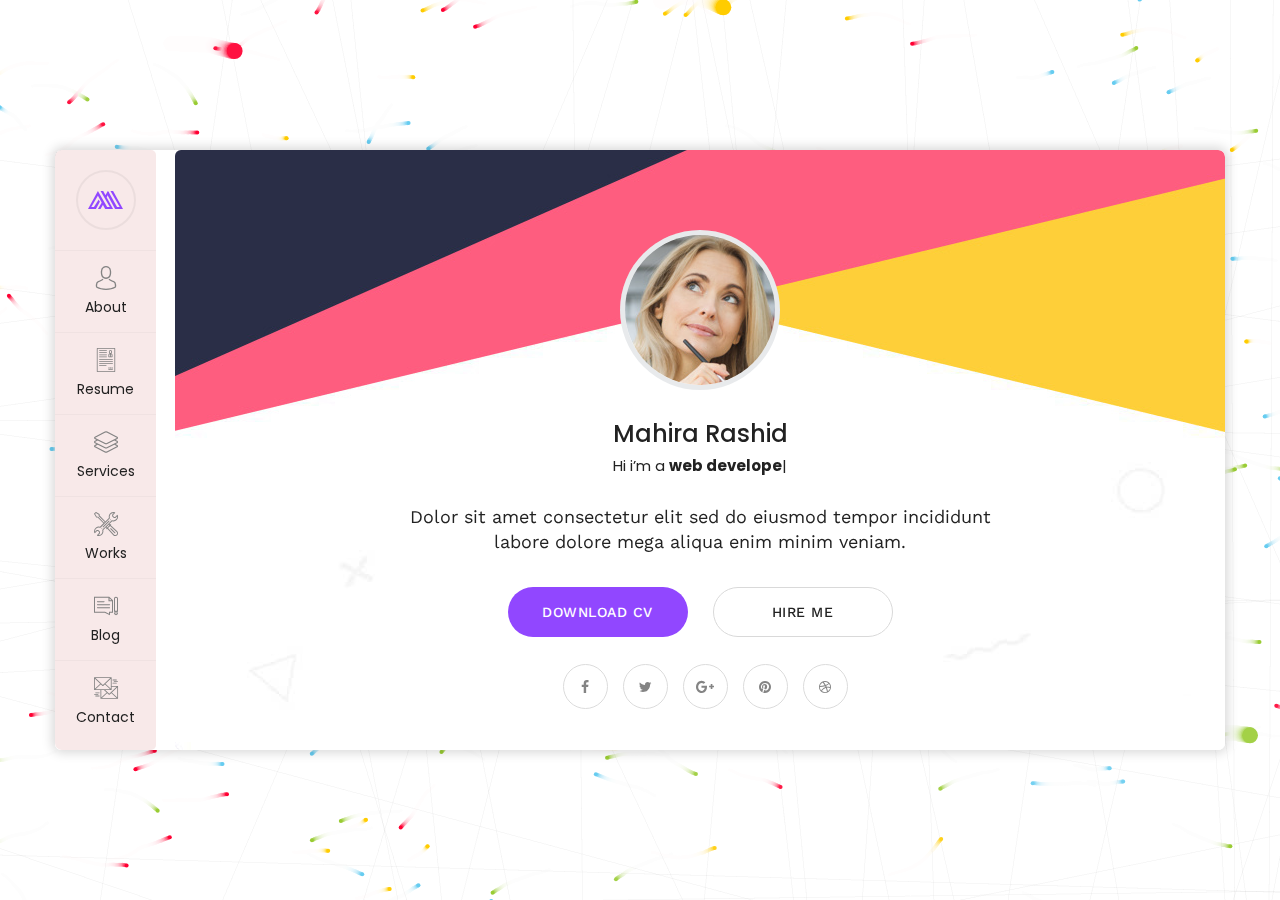
==== index.html @ 538ec653 "Add files via upload" ====
﻿<!DOCTYPE html>
<html lang="en">
<head>
<meta charset="utf-8">
<title>Mahira | VCard | CV HTML Template</title>
<!-- Stylesheets -->
<link href="css/bootstrap.css" rel="stylesheet">
<link href="css/style.css" rel="stylesheet">
<link href="css/responsive.css" rel="stylesheet">

<!--Favicon-->
<link rel="shortcut icon" href="images/favicon.png" type="image/x-icon">
<link rel="icon" href="images/favicon.png" type="image/x-icon">
<!-- Responsive -->
<meta http-equiv="X-UA-Compatible" content="IE=edge">
<meta name="viewport" content="width=device-width, initial-scale=1.0, maximum-scale=1.0, user-scalable=0">
<!--[if lt IE 9]><script src="js/html5shiv.js"></script><![endif]-->
<!--[if lt IE 9]><script src="js/respond.js"></script><![endif]-->
</head>

<body>

<div class="page-wrapper default-version">
 	
    <!-- Preloader -->
    <div class="preloader"></div>

    <div class="page-background">
        <div class="image-1"><img src="images/icons/shape/icon-1.png" alt=""></div>
        <div class="image-7"><img src="images/icons/shape/icon-7.png" alt=""></div>
        <canvas id="canvas"></canvas>
    </div>
    
    <!-- Mobile menu -->
    <div class="mobile-menu">
        <div class="container">
            <!--Nav Outer-->
            <div class="nav-outer clearfix">
                <div class="logo"><a href="index.html"><img src="images/logo.png" alt=""></a></div>
                <!-- Main Menu -->
                <nav class="main-menu">
                    <div class="navbar-header">
                        <!-- Toggle Button -->      
                        <button type="button" class="navbar-toggle" data-toggle="collapse" data-target=".navbar-collapse">
                            <span class="icon-bar"></span>
                            <span class="icon-bar"></span>
                            <span class="icon-bar"></span>
                        </button>
                    </div>
                    
                    <div class="navbar-collapse collapse scroll-nav clearfix">
                        <ul class="navigation clearfix">
                            
                            <li class="current"><a href="#home">Home</a></li>
                            <li><a href="#about">About</a></li>
                            <li><a href="#resume">Resume</a></li>
                            <li><a href="#services">Services</a></li>
                            <li><a href="#work">Works</a></li>
                            <li><a href="#blog">Blog</a></li>
                            <li><a href="#contact">Contact</a></li>

                         </ul>
                    </div>
                </nav>
                <!-- Main Menu End-->                        
            </div>
            <!--Nav Outer End-->            
        </div>
    </div>
 	
    <div class="card-outer">
        <div class="scroll-box">
            <div class="container" data-animation-in="fadeInLeft" data-animation-out="fadeOutLeft">
                <div class="card-wrapper">
                    <div class="author-info" style="background-image:url(images/background/3.jpg)">
                        <div class="image"><img src="images/resource/user.png" alt=""></div>
                        <div class="author">
                            <h3>Mahira Rashid</h3>
                            <div class="designation">
                                Hi i’m
                                <div class="typing-title">
                                    <p>a <strong>web developer.</strong></p>
                                    <p>a <strong>web Designer.</strong></p>
                                    <p>a <strong>photographer.</strong></p>
                                </div>
                                <span class="typed-title"></span>
                            </div>
                        </div>
                        <div class="link-btn">
                            <a href="http://www.17sucai.com/" class="theme-btn btn-style-one">Download CV</a>
                        </div>
                        <ul class="social-icon-two">
                            <li><a href="#"><span class="fa fa-facebook"></span></a></li>
                            <li><a href="#"><span class="fa fa-twitter"></span></a></li>
                            <li><a href="#"><span class="fa fa-google-plus"></span></a></li>
                            <li><a href="#"><span class="fa fa-pinterest"></span></a></li>
                        </ul>
                    </div>
                    <div class="card-inner-box">
                        <header class="header wow fadeInLeft" data-wow-duration="1.5s">
                            <ul class="main-menu">
                                <li class="active home"><a class="logo" href="#home"><img src="images/logo.png" alt=""></a></li>
                                <li><a href="#about"><i class="flaticon-social"></i>About</a></li>
                                <li><a href="#resume"><i class="flaticon-curriculum"></i>Resume</a></li>
                                <li><a href="#services"><i class="flaticon-layers-1"></i>Services</a></li>
                                <li><a href="#work"><i class="flaticon-tools"></i>Works</a></li>
                                <li><a href="#blog"><i class="flaticon-blog"></i>Blog</a></li>
                                <li><a href="#contact"><i class="flaticon-send-mail"></i>Contact</a></li>
                            </ul>
                        </header>

                        <!-- card item -->
                        <div class="card-home card-item active" id="home" style="background-image:url(images/background/1.jpg)">

                            <div class="card-inner wow fadeInUp" data-wow-duration="2s">
                                <div class="image"><img src="images/resource/user.png" alt=""></div>
                                <div class="author">
                                    <h3>Mahira Rashid</h3>
                                    <div class="designation">
                                        Hi i’m
                                        <div class="typing-title">
                                            <p>a <strong>web developer.</strong></p>
                                            <p>a <strong>web Designer.</strong></p>
                                            <p>a <strong>photographer.</strong></p>
                                        </div>
                                        <span class="typed-title"></span>
                                    </div>
                                </div>
                                <div class="text">Dolor sit amet consectetur elit sed do eiusmod tempor incididunt labore dolore mega aliqua enim minim veniam.</div>
                                <div class="link-btn">
                                    <a href="#" class="theme-btn btn-style-one">Download CV</a>
                                    <a href="#" class="theme-btn btn-style-two">Hire Me</a>
                                </div>
                                <ul class="social-icon-two">
                                    <li><a href="#"><span class="fa fa-facebook"></span></a></li>
                                    <li><a href="#"><span class="fa fa-twitter"></span></a></li>
                                    <li><a href="#"><span class="fa fa-google-plus"></span></a></li>
                                    <li><a href="#"><span class="fa fa-pinterest"></span></a></li>
                                    <li><a href="#"><span class="fa fa-dribbble"></span></a></li>
                                </ul>
                            </div>
                            
                        </div>
                        <!-- end item -->

                        <!-- card item -->
                        <div class="card-about card-item" id="about" style="background-image:url(images/background/2.jpg)">
                            <div class="card-inner">
                                <h4 class="title">About Me</h4>
                                <div class="text">Dolor sit amet consectetur elit sed do eiusmod tempor incididunt labore dolore mega aliqua enim ad minim veniam quis nostrud exercitation ullamco laboris nisi ut aliquip commodo reprehenderit.</div>
                                <div class="info-list">
                                    <div class="row">
                                        <div class="col-md-6">
                                            <ul class="list-style-one">
                                                <li><strong>Name:</strong>  Mahira Rashid</li>
                                                <li><strong>Phone:</strong>  254 - 2563 - 2154</li>
                                                <li><strong>Address:</strong>  San francisco, USA</li>
                                            </ul>
                                        </div>
                                        <div class="col-md-6">
                                            <ul class="list-style-one">
                                                <li><strong>Email:</strong>  mahirarashid@gmail.com</li>
                                                <li><strong>Freelance:</strong>  Available</li>
                                            </ul>
                                        </div>
                                    </div>
                                </div>                                    
                                <h4 class="title">Skills</h4>
                                <div class="row">
                                    <!-- About Block -->
                                    <div class="skill-block col-md-3 col-sm-4 col-xs-6">
                                        <div class="inner-box">
                                            <div class="graph-outer">
                                                <input type="text" class="dial" data-fgColor="#9147ff" data-bgColor="#f5f5f5" data-width="90" data-height="90" data-linecap="normal"  value="75">
                                                <div class="inner-text count-box"><span class="count-text" data-stop="75" data-speed="2000"></span>%</div>
                                            </div>
                                            <h3>Design</h3>
                                        </div>
                                    </div>

                                    <!-- About Block -->
                                    <div class="skill-block col-md-3 col-sm-4 col-xs-6">
                                        <div class="inner-box">
                                            <div class="graph-outer">
                                                <input type="text" class="dial" data-fgColor="#ff5e7e" data-bgColor="#f5f5f5" data-width="90" data-height="90" data-linecap="normal"  value="75">
                                                <div class="inner-text count-box"><span class="count-text" data-stop="75" data-speed="2000"></span>%</div>
                                            </div>
                                            <h3>HTML</h3>
                                        </div>
                                    </div>

                                    <!-- About Block -->
                                    <div class="skill-block col-md-3 col-sm-4 col-xs-6">
                                        <div class="inner-box">
                                            <div class="graph-outer">
                                                <input type="text" class="dial" data-fgColor="#ffc713" data-bgColor="#f5f5f5" data-width="90" data-height="90" data-linecap="normal"  value="75">
                                                <div class="inner-text count-box"><span class="count-text" data-stop="75" data-speed="2000"></span>%</div>
                                            </div>
                                            <h3>WordPress </h3>
                                        </div>
                                    </div>

                                    <!-- About Block -->
                                    <div class="skill-block col-md-3 col-sm-4 col-xs-6">
                                        <div class="inner-box">
                                            <div class="graph-outer">
                                                <input type="text" class="dial" data-fgColor="#51dbc3" data-bgColor="#f5f5f5" data-width="90" data-height="90" data-linecap="normal"  value="75">
                                                <div class="inner-text count-box"><span class="count-text" data-stop="75" data-speed="2000"></span>%</div>
                                            </div>
                                            <h3>PHP </h3>
                                        </div>
                                    </div>
                                </div>
                                        
                            </div>
                        </div>
                        <!-- end item -->

                        <!-- card item -->
                        <div class="card-resume card-item" id="resume" style="background-image:url(images/background/2.jpg)">
                            <div class="card-inner">
                                <h4 class="title">Resume</h4>
                                <div class="row clearfix">
                                    <!--Column-->
                                    <div class="timeline-column col-md-6 col-sm-12 col-xs-12">
                                        <div class="inner">
                                            <div class="col-header"><div class="icon-box"><div class="icon-inner"><div class="icon"><span class="flaticon-book"></span></div></div></div> <h2>Employment</h2></div>
                                            
                                            <!--Timeline Block-->
                                            <div class="timeline-block">
                                                <div class="inner-box">
                                                    <h4>Web Design</h4>
                                                    <div class="date"><span>1998-2000</span> / University of stuties</div>
                                                    <div class="text">Exceptur sint occaecat cupidatat non proident sunt culpa. </div>
                                                </div>
                                            </div>

                                            <!--Timeline Block-->
                                            <div class="timeline-block">
                                                <div class="inner-box">
                                                    <h4>Web Development</h4>
                                                    <div class="date"><span>1998-2000</span> / University of stuties</div>
                                                    <div class="text">Exceptur sint occaecat cupidatat non proident sunt culpa. </div>
                                                </div>
                                            </div>

                                            <!--Timeline Block-->
                                            <div class="timeline-block">
                                                <div class="inner-box">
                                                    <h4>Specialization Course</h4>
                                                    <div class="date"><span>1998-2000</span> / University of stuties</div>
                                                    <div class="text">Exceptur sint occaecat cupidatat non proident sunt culpa. </div>
                                                </div>
                                            </div>
                                            
                                        </div>
                                    </div>
                                    
                                    <!--Column-->
                                    <div class="timeline-column col-md-6 col-sm-12 col-xs-12">
                                        <div class="inner">
                                            <div class="col-header"><div class="icon-box"><div class="icon-inner"><div class="icon"><span class="flaticon-case"></span></div></div></div> <h2>Experience</h2></div>
                                            
                                            <!--Timeline Block-->
                                            <div class="timeline-block">
                                                <div class="inner-box">
                                                    <h4>Lead UI/UX Designer</h4>
                                                    <div class="date"><span>2015-Present</span>  / Google inc.</div>
                                                    <div class="text">Exceptur sint occaecat cupidatat non proident sunt culpa. </div>
                                                </div>
                                            </div>

                                            <div class="timeline-block">
                                                <div class="inner-box">
                                                    <h4>Senior UI/UX Designer</h4>
                                                    <div class="date"><span>2012-2014 </span> / Facebook inc.</div>
                                                    <div class="text">Exceptur sint occaecat cupidatat non proident sunt culpa. </div>
                                                </div>
                                            </div>

                                            <div class="timeline-block">
                                                <div class="inner-box">
                                                    <h4>Junior UI/UX Designer</h4>
                                                    <div class="date"><span>2006-2011 </span>  / airbnb inc.</div>
                                                    <div class="text">Exceptur sint occaecat cupidatat non proident sunt culpa. </div>
                                                </div>
                                            </div>

                                        </div>
                                    </div>
                                    
                                </div>
                            </div>
                        </div>
                        <!-- end item -->
                        <!-- card item -->
                        <div class="card-services card-item" id="services" style="background-image:url(images/background/2.jpg)">
                            <div class="card-inner">
                                <h4 class="title">Services</h4>
                                <div class="row">
                                    <div class="services-block col-md-6">
                                        <div class="inner-box">
                                            <div class="icon-box"><span class="icon flaticon-pen-tool"></span></div>
                                            <h4><a href="blog-single.html">UI/UX Design</a></h4>
                                            <div class="text">Lorem ipsum dolor amet constur adipisicing elit </div>
                                        </div> 
                                    </div>
                                    <div class="services-block col-md-6">
                                        <div class="inner-box">
                                            <div class="icon-box"><span class="icon flaticon-folder"></span></div>
                                            <h4><a href="blog-single.html">Web Design</a></h4>
                                            <div class="text">Lorem ipsum dolor amet constur adipisicing elit </div>
                                        </div> 
                                    </div>
                                    <div class="services-block col-md-6">
                                        <div class="inner-box">
                                            <div class="icon-box"><span class="icon flaticon-computer"></span></div>
                                            <h4><a href="blog-single.html">Branding</a></h4>
                                            <div class="text">Lorem ipsum dolor amet constur adipisicing elit </div>
                                        </div> 
                                    </div>
                                    <div class="services-block col-md-6">
                                        <div class="inner-box">
                                            <div class="icon-box"><span class="icon flaticon-layers-1"></span></div>
                                            <h4><a href="blog-single.html">Logo Design</a></h4>
                                            <div class="text">Lorem ipsum dolor amet constur adipisicing elit </div>
                                        </div> 
                                    </div>
                                    <div class="services-block col-md-6">
                                        <div class="inner-box">
                                            <div class="icon-box"><span class="icon flaticon-web-design"></span></div>
                                            <h4><a href="blog-single.html">Apps Design</a></h4>
                                            <div class="text">Lorem ipsum dolor amet constur adipisicing elit </div>
                                        </div> 
                                    </div>
                                    <div class="services-block col-md-6">
                                        <div class="inner-box">
                                            <div class="icon-box"><span class="icon flaticon-photo-camera"></span></div>
                                            <h4><a href="blog-single.html">Photography</a></h4>
                                            <div class="text">Lorem ipsum dolor amet constur adipisicing elit </div>
                                        </div> 
                                    </div>
                                </div>
                            </div>
                        </div>
                        <!-- end item -->
                        <!-- card item -->
                        <div class="card-projects card-item" id="work" style="background-image:url(images/background/2.jpg)">
                            <div class="card-inner">
                                <h4 class="title">Works</h4>
                                <div class="row">
                                    <div class="projects-block col-md-6">
                                        <div class="inner-box">
                                            <figure class="image">
                                                <img src="images/gallery/1.jpg" alt="image">
                                                <div class="overlay">
                                                    <a class="lightbox-image option-btn" title="Image Caption Here" data-fancybox-group="example-gallery" href="images/gallery/1.jpg">
                                                        <i class="fa fa-search"></i>
                                                    </a>                                
                                                </div>
                                            </figure>
                                            <div class="caption-title">
                                                <h3><a href="#">Portfolio Item Title</a></h3>
                                                <span>Branding, Print</span>
                                            </div>
                                        </div>
                                    </div>
                                    <div class="projects-block col-md-6">
                                        <div class="inner-box">
                                            <figure class="image">
                                                <img src="images/gallery/2.jpg" alt="image">
                                                <div class="overlay">
                                                    <a class="lightbox-image option-btn" title="Image Caption Here" data-fancybox-group="example-gallery" href="images/gallery/2.jpg">
                                                        <i class="fa fa-search"></i>
                                                    </a>                                
                                                </div>
                                            </figure>
                                            <div class="caption-title">
                                                <h3><a href="#">Portfolio Item Title</a></h3>
                                                <span>Branding, Print</span>
                                            </div>
                                        </div>
                                    </div>
                                    <div class="projects-block col-md-6">
                                        <div class="inner-box">
                                            <figure class="image">
                                                <img src="images/gallery/3.jpg" alt="image">
                                                <div class="overlay">
                                                    <a class="lightbox-image option-btn" title="Image Caption Here" data-fancybox-group="example-gallery" href="images/gallery/3.jpg">
                                                        <i class="fa fa-search"></i>
                                                    </a>                                
                                                </div>
                                            </figure>
                                            <div class="caption-title">
                                                <h3><a href="#">Portfolio Item Title</a></h3>
                                                <span>Branding, Print</span>
                                            </div>
                                        </div>
                                    </div>
                                    <div class="projects-block col-md-6">
                                        <div class="inner-box">
                                            <figure class="image">
                                                <img src="images/gallery/4.jpg" alt="image">
                                                <div class="overlay">
                                                    <a class="lightbox-image option-btn" title="Image Caption Here" data-fancybox-group="example-gallery" href="images/gallery/4.jpg">
                                                        <i class="fa fa-search"></i>
                                                    </a>                                
                                                </div>
                                            </figure>
                                            <div class="caption-title">
                                                <h3><a href="#">Portfolio Item Title</a></h3>
                                                <span>Branding, Print</span>
                                            </div>
                                        </div>
                                    </div>
                                    <div class="projects-block col-sm-6">
                                        <div class="inner-box">
                                            <figure class="image">
                                                <img src="images/gallery/5.jpg" alt="image">
                                                <div class="overlay">
                                                    <a class="lightbox-image option-btn" title="Image Caption Here" data-fancybox-group="example-gallery" href="images/gallery/5.jpg">
                                                        <i class="fa fa-search"></i>
                                                    </a>                                
                                                </div>
                                            </figure>
                                            <div class="caption-title">
                                                <h3><a href="#">Portfolio Item Title</a></h3>
                                                <span>Branding, Print</span>
                                            </div>
                                        </div>
                                    </div>
                                    <div class="projects-block col-sm-6">
                                        <div class="inner-box">
                                            <figure class="image">
                                                <img src="images/gallery/6.jpg" alt="image">
                                                <div class="overlay">
                                                    <a class="lightbox-image option-btn" title="Image Caption Here" data-fancybox-group="example-gallery" href="images/gallery/6.jpg">
                                                        <i class="fa fa-search"></i>
                                                    </a>                                
                                                </div>
                                            </figure>
                                            <div class="caption-title">
                                                <h3><a href="#">Portfolio Item Title</a></h3>
                                                <span>Branding, Print</span>
                                            </div>
                                        </div>
                                    </div>
                                </div>
                            </div>
                        </div>
                        <!-- end item -->
                        <!-- card item -->
                        <div class="card-blog card-item" id="blog" style="background-image:url(images/background/2.jpg)">
                            <div class="card-inner">
                                <h4 class="title">Blog</h4>
                                <div class="news-block">
                                    <div class="inner-box">
                                        <div class="image">
                                            <img src="images/resource/blog-1.jpg" alt="">
                                            <div class="overlay">
                                                <a class="link-btn" href="blog-single.html">
                                                    <i class="fa fa-link"></i>
                                                </a>                                
                                            </div>
                                        </div>
                                        <div class="date"><strong>02</strong> <br>Sep</div>
                                        <div class="lower-content">
                                            <h4><a href="blog-single.html">Let’s Talk About Design</a></h4>
                                            <div class="post-meta">by admin  /  <span>Design</span></div>
                                        </div>
                                    </div>
                                </div>
                                <div class="news-block">
                                    <div class="inner-box">
                                        <div class="image">
                                            <img src="images/resource/blog-2.jpg" alt="">
                                            <div class="overlay">
                                                <a class="link-btn" href="blog-single.html">
                                                    <i class="fa fa-link"></i>
                                                </a>                                
                                            </div>
                                        </div>
                                        <div class="date"><strong>04</strong> <br>Sep</div>
                                        <div class="lower-content">
                                            <h4><a href="blog-single.html">Let’s Talk About Design</a></h4>
                                            <div class="post-meta">by admin  /  <span>Design</span></div>
                                        </div>
                                    </div>
                                </div>
                                <div class="news-block">
                                    <div class="inner-box">
                                        <div class="image">
                                            <img src="images/resource/blog-3.jpg" alt="">
                                            <div class="overlay">
                                                <a class="link-btn" href="blog-single.html">
                                                    <i class="fa fa-link"></i>
                                                </a>                                
                                            </div>
                                        </div>
                                        <div class="date"><strong>06</strong> <br>Sep</div>
                                        <div class="lower-content">
                                            <h4><a href="blog-single.html">Let’s Talk About Design</a></h4>
                                            <div class="post-meta">by admin  /  <span>Design</span></div>
                                        </div>
                                    </div>
                                </div>
                            </div>
                        </div>
                        <!-- end item -->
                        <!-- card item -->
                        <div class="card-contact card-item" id="contact" style="background-image:url(images/background/2.jpg)">
                            <div class="card-inner">
                                <h3 class="title">Contact</h3>
                                <h4>Keep In Touch</h4>
                                <div class="row clearfix">
                                    <div class="col-md-6">
                                        <ul class="list-style-two">
                                            <li><span class="icon flaticon-signs"></span>PO Box 16122 Collins Street <br> West Victoria 8007 Canada </li>
                                            <li><span class="icon flaticon-smartphone"></span>(+48) 564-334-21-22-34 <br>(+48) 564-334-21-25</li>
                                            <li><span class="icon flaticon-note-1"></span>info@cretox.com <br>info@example.com</li>
                                        </ul>
                                    </div>
                                    <div class="col-md-6">
                                        <div class="map-section">
                                            <div class="home-google-map">
                                                <div 
                                                    class="google-map" 
                                                    id="contact-google-map" 
                                                    data-map-lat="40.700843" 
                                                    data-map-lng="-74.004012" 
                                                    data-icon-path="images/icons/map-marker.png"
                                                    data-map-title="Chester"
                                                    data-map-zoom="11" >
                                                </div>
                                            </div>
                                        </div>
                                    </div>
                                </div>
                                <h4>How Can I Help?</h4>
                                <!-- Contact Form -->
                                <div class="contact-form">
                                    <!--Comment Form-->
                                    <form method="post" action="sendemail.php" id="contact-form">
                                        <div class="row clearfix">
                                            
                                            <div class="col-md-6 form-group">
                                                <input type="text" name="username" placeholder="Name" required>
                                            </div>
                                            
                                            <div class="col-md-6 form-group">
                                                <input type="email" name="email" placeholder="Email" required>
                                            </div>
                                            
                                            <div class="col-md-6 form-group">
                                                <input type="text" name="subject" placeholder="Subject" required>
                                            </div>

                                            <div class="col-md-6 form-group">
                                                <input type="text" name="phone" placeholder="Phone" required>
                                            </div>

                                            <div class="col-lg-12 col-md-12 form-group">
                                                <textarea name="message" placeholder="Message"></textarea>
                                            </div>
                                            
                                            <div class="col-lg-12 col-md-12 form-group">
                                                <button class="theme-btn btn-style-two" type="submit" name="submit-form">Submit Now </button>
                                            </div>
                                            
                                        </div>
                                    </form>
                                        
                                </div>
                                <!--End Contact Form -->
                                        
                            </div>
                        </div>
                        <!-- end item -->

                    </div>
                </div>
                    
            </div>
        </div>
            
    </div>

</div>
<!--End pagewrapper-->


<script src="js/jquery.js"></script> 

<script src="js/bootstrap.min.js"></script>
<script src="js/jquery.mCustomScrollbar.concat.min.js"></script>
<script src="js/owl.js"></script>
<script src="js/wow.js"></script>
<script src="js/appear.js"></script>
<script src="js/jquery.fancybox.js"></script>
<script src="js/element-in-view.js"></script>
<script src="js/knob.js"></script>
<script src="js/validate.js"></script>
<script src="js/mousemoveparallax.js"></script>
<script src="js/pagenav.js"></script>
<script src="js/jquery-type.js"></script>
<script src="js/jquery.nicescroll.min.js"></script>
<script src="js/particle-alone.js"></script>
<script src="js/script.js"></script>

<!--Google Map APi Key-->
<script src="http://ditu.google.cn/maps/api/js?key=AIzaSyATY4Rxc8jNvDpsK8ZetC7JyN4PFVYGCGM"></script>
<script src="js/gmaps.js"></script>
<script src="js/map-script.js"></script>
<!--End Google Map APi-->

</body>
</html>
---- css/style.css ----
/* Mahira HTML Template*/

/************ TABLE OF CONTENTS ***************
1. Fonts
2. Reset
3. Global
4. Header
5. About
6. Resume
7. Services
8. Works
9. Blog
10. Contact
**********************************************/

/*** 

====================================================================
	Fonts
====================================================================

 ***/

@import url('https://fonts.googleapis.com/css?family=Poppins:400,500,600,700,800|Work+Sans:400,500,700');

/*font-family: 'Poppins', sans-serif;
font-family: 'Work Sans', sans-serif;*/

@import url('font-awesome.css');
@import url('flaticon.css');
@import url('animate.css');
@import url('owl.css');
@import url('jquery-ui.css');
@import url('jquery.fancybox.min.css');
@import url('jquery.mCustomScrollbar.min.css');
@import url('custom-animate.css');
@import url('multi-scroll.css');

/*** 

====================================================================
	Reset
====================================================================

 ***/

* {
	margin:0px;
	padding:0px;
	border:none;
	outline:none;
}

/*** 

====================================================================
	Global Settings
====================================================================

 ***/

body {
	font-size:15px;
	color:#777777;
	line-height:1.7em;
	font-weight:400;
	background:#ffffff;
	-webkit-font-smoothing: antialiased;
	-moz-font-smoothing: antialiased;
	font-family: 'Work Sans', sans-serif;
}

a{
	text-decoration:none;
	cursor:pointer;
	color:#fc6183;
}

a:hover,a:focus,a:visited{
	text-decoration:none;
	outline:none;
}

h1,h2,h3,h4,h5,h6 {
	position:relative;
	font-weight:normal;
	background:none;
	margin:0px;
	line-height:1.6em;
	font-family: 'Poppins', sans-serif;
}

textarea{
	overflow:hidden;
}

p{
	font-size: 14px;
	position:relative;
	line-height:1.8em;	
	margin-bottom: 0;
	color: #777777;
}

::-webkit-input-placeholder{color: inherit;}
::-moz-input-placeholder{color: inherit;}
::-ms-input-placeholder{color: inherit;}

.auto-container{
	position:static;
	max-width:1200px;
	padding:0px 15px;
	margin:0 auto;
}

.medium-container{
	max-width:850px;
}

.page-wrapper{
	position:relative;
	margin:0 auto;
	width:100%;
	min-width:300px;
	background-position: center;
	background-repeat: repeat;
}

.page-wrapper.bg-lines{
	background-image: url(../images/icons/line.png);
}


ul,li{
	list-style:none;
	padding:0px;
	margin:0px;	
}

.centered{
	text-align:center;	
}

.theme-btn{
	display:inline-block;
	letter-spacing: .5px;
	transition:all 0.3s ease;
	-moz-transition:all 0.3s ease;
	-webkit-transition:all 0.3s ease;
	-ms-transition:all 0.3s ease;
	-o-transition:all 0.3s ease;
}

/*Btn Style One*/
.btn-style-one{
	position:relative;
	font-size:14px;
	line-height:22px;
	text-align: center;
	padding:14px 30px;
	color:#ffffff;
	font-weight:500;
	text-transform: uppercase;
	letter-spacing:.5px;
	-webkit-border-radius: 40px;
	-moz-border-radius: 40px;
	-ms-border-radius: 40px;
	-o-border-radius: 40px;
	border-radius: 40px;
	background: #9147ff;
}

.btn-style-one:hover{
	color: #fff;
	background: #222;
}

/*Btn Style two*/
.btn-style-two{
	position:relative;
	font-size:14px;
	line-height:22px;
	text-align: center;
	padding: 13px 30px;
	color:#222;
	font-weight:500;
	text-transform: uppercase;
	letter-spacing:.5px;
	-webkit-border-radius: 40px;
	-moz-border-radius: 40px;
	-ms-border-radius: 40px;
	-o-border-radius: 40px;
	border-radius: 40px;
	background: transparent;
	border: 1px solid #d9d9d9;
}

.btn-style-two:hover{
	color: #ffffff;
	background: #9147ff;
	border-color: #9147ff;
}


/*Social Icon One*/

.social-icon-one{
	position:relative;
}

.social-icon-one li{
	position:relative;
	margin-left:10px;
	display:inline-block;
}

.social-icon-one li a{
	font-size:14px;
	color:#111111;
}

.social-icon-one li a:hover{
	color:#1d1d1d;
}

/*Social Icon two*/

.social-icon-two{
	position:relative;
}

.social-icon-two li{
	position:relative;
	margin-left:10px;
	display:inline-block;
}

.social-icon-two li a{
	font-size:14px;
	color: #848484;
	height:  45px;
	width:  45px;
	text-align:  center;
	line-height:  45px;
	border: 1px solid #dbdbdb;
	display:  inline-block;
	border-radius: 50%;
	transition: .5s ease;
}

.social-icon-two li a:hover{
	color:#fff;
	background-color: #9147ff;
}

.theme_color{
	color:#fc6183;	
}

.preloader{
	position:fixed;
	left:0px;
	top:0px;
	width:100%;
	height:100%;
	z-index:999999;
	background-color:#ffffff;
	background-position:center center;
	background-repeat:no-repeat;
	background-image:url(../images/icons/preloader.svg);
}

img{
	display:inline-block;
	max-width:100%;
	height:auto;	
}

/* page background */
.page-background {
	position: fixed;
    overflow: hidden;
    top: 0;
    left: 0;
    width: 100%;
    height: 100%;
	background-image: -moz-linear-gradient( 110deg, rgb(145,71,255) 0%, rgb(121,39,245) 100%);
    background-image: -webkit-linear-gradient( 110deg, rgb(145,71,255) 0%, rgb(121,39,245) 100%);
    background-image: -ms-linear-gradient( 110deg, rgb(145,71,255) 0%, rgb(121,39,245) 100%);
}

.page-background .image-1 {
	position: absolute;
	left: 0;
	top: 0;
}

.page-background .image-7 {
	position: absolute;
	right: 0;
	bottom: 0px;
}

/* parallax container */

.parallax-container {
    position: absolute;
    left: 0;
    top: 0;
    width: 100%;
    height: 100%;
}

.parallax-container .image-2 {
	position: absolute;
	left: 120px;
	top: 50%;
}

.parallax-container .image-3 {
	position: absolute;
	left: 50%;
	top: 90px;
}

.parallax-container .image-4 {
	position: absolute;
	right: 30%;
	top: 5px;
}

.parallax-container .image-5 {
	position: absolute;
	right: 150px;
	bottom: 50%;
}

.parallax-container .image-6 {
	position: absolute;
	left: 30%;
	bottom: 50px;
}


.card-outer {
    position: fixed;
    display: flex;
    flex-direction: row;
    flex-wrap: wrap;
    justify-content:  center;
    align-items:  center;
    height:  100%;
    width:  100%;
    top:  0;
    left:  0;
}

.card-outer .container {
	position: relative;
}


/*** 

====================================================================
	Header
====================================================================

 ***/

.header {
	position: absolute;
	left: 0;
	top: 0;
	bottom: 0;
	background-color: #f8e9e9;
	border-radius: 5px;
	transition: .5s ease;
	z-index: 99;
	overflow: hidden;
}

.card-outer .card-inner-box.offsetleft .header {
	border-radius: 0px;
}

.header ul {
	text-align: center;
}

.header ul li {
	position: relative;
	min-width: 100px;
	border-bottom: 1px solid #f0e2e2;
}

.header ul li:last-child {
	border-bottom: 0px;
}

.header ul li a.logo {
    border: 2px solid #ebdddd;
    border-radius: 50%;
    height: 60px;
    width: 60px;
    padding: 0 0;
    line-height: 54px;
    margin: 20px auto;
}

.header ul li.active a.logo {
	background-color: transparent;
}

.header ul li a {
	position: relative;
	color: #212121;
	padding: 15px 21px 12px;

	display:  block;
	font-size:  14px;
	font-family:  'Poppins', sans-serif;
	background: #f8e9e9;
	z-index: 99;
}

.header ul li:before {
	position: absolute;
	content: '';
	background-color: #9147ff;
	height: 50px;
	width: 50px;
	right: 10px;
	top: 15px;
	transform: rotate(45deg);
	transition:  .5s ease;
}

.header ul li.active:before {
	right: 0;
	z-index: 99;
}

.header ul li.home:before {
	display: none;
}

.header ul li a i {
	display:  block;
	color: #838383;
	font-size: 24px;
	margin-bottom: 3px;
}

.header ul li.active a {
    background: #9147ff;
    color: #fff;
}

.header ul li.active a i {
    color: #fff;
}

/* Mobile menu */

.mobile-menu {
    background: #fff;
    position: fixed;
    top: 0;
    left: 0;
    width: 100%;
    z-index: 9999;
    display: none;
    box-shadow: 0 0 40px rgba(0, 0, 0, 0.1);
}

.mobile-menu .nav-outer {
	position: relative;
}

.mobile-menu .logo {
    position: absolute;
    left: 0;
    top: 0;
    z-index: 99;
    border-right: 1px solid #ececec;
    padding: 13px 0;
    padding-right: 24px;
}

/*** 

====================================================================
	Card item
====================================================================

 ***/

.card-outer .card-wrapper {
	background-color: #fff;
	border-radius: 7px;
	overflow: hidden;
}

.card-outer .card-inner-box {
	position: relative;
	min-height: 600px;
	background-image: -moz-linear-gradient( 110deg, rgb(145,71,255) 0%, rgb(121,39,245) 100%);
	background-image: -webkit-linear-gradient( 110deg, rgb(145,71,255) 0%, rgb(121,39,245) 100%);
	background-image: -ms-linear-gradient( 110deg, rgb(145,71,255) 0%, rgb(121,39,245) 100%);
	transition: 1s ease;
}

.card-outer .card-inner-box.offsetleft {
	transition: .5s ease;
	transform: translate(350px);
}

.card-item {
    position: absolute;
    border-radius: 6px;
    border-top-left-radius: 0px;
    border-bottom-left-radius: 0px;
    top: 0;
    left: 100px;
    right: 0;
    bottom: 0;
    opacity: 0;
    visibility: hidden;
    z-index: 8;
    max-width: 720px;
}

.card-inner-box.active .card-item {
	border-top-left-radius: 0px;
	border-bottom-left-radius: 0px;
    background-repeat: no-repeat;
    background-position: right center;
}

.card-item .card-inner {
	height: 100%;
	transition: .5s ease;
}

.card-inner-box .card-home {
	text-align: center;
	left: 120px;
	background-position: center;
	background-repeat: no-repeat;
	background-size: cover;
	border-radius: 6px;
	max-width: 1050px;
	padding-top: 80px;
}

.card-item.active {
	opacity: 1;
	visibility: visible;
	z-index: 10;
	transition: visibility 1s linear, opacity 0.5s linear;
}

.card-item.hide-item {
	opacity: 0;
	visibility: hidden;
	z-index: 9;
}

.card-home .image {
	width: 160px;
	height: 160px;
	margin: 0 auto;
	margin-bottom: 25px;
	background: #fff;
	border-radius: 50%;
}

.card-home .image img {
	border: 5px solid rgba(31, 53, 67, 0.10);
	border-radius: 50%;
}

.card-home .author h3 {
	font-weight: 500;
	color: #222;
}

.card-home .author .designation {
	font-family: 'Poppins', sans-serif;
	font-size: 15px;
	margin-bottom: 25px;
	color: #222;
}

.card-home .text {
	font-size: 18px;
	max-width: 600px;
	margin: 0 auto;
	margin-bottom: 25px;
	color: #222;
}

.card-home .link-btn {
	margin-bottom: 20px;
}

.card-home .theme-btn {
	margin: 7px 10px;
	min-width: 180px;
}

/* author info */
.author-info {
	position: absolute;
	left: 0px;
	top: 0;
	bottom: 0;
	text-align: center;
	padding: 50px 15px;
	padding-top: 140px;
	min-width: 350px;
	border-bottom-left-radius: 6px;
	border-top-left-radius: 8px;
	background-repeat: no-repeat;
	background-position: center;
}

.author-info .image {
	width: 160px;
	height: 160px;
	border-radius: 50%;
	margin: 0 auto;
	margin-bottom: 35px;
	background: #fff;
}

.author-info .image img {
	border: 5px solid rgba(31, 53, 67, 0.10);
	border-radius: 50%;
}

.author-info .author h3 {
	font-weight: 500;
	color: #222;
}

.author-info .author .designation {
	font-family: 'Poppins', sans-serif;
	font-size: 15px;
	margin-bottom: 30px;
	color: #222;
}

.author-info .text {
	font-size: 18px;
	max-width: 600px;
	margin: 0 auto;
	margin-bottom: 30px;
	color: #222;
}

.author-info .link-btn {
	margin-bottom: 30px;
}

.author-info .theme-btn {
	margin: 0 10px;
}

/*** 

====================================================================
	About Us	
====================================================================

***/

.card-about {
	padding: 50px 50px;
}

.card-about .title {
	font-size: 22px;
	font-weight: 500;
	color: #222;
	margin-bottom: 20px;
}

.card-about .text {
	position: relative;
	margin-bottom: 20px;
}

.card-about .info-list {
	margin-bottom: 28px;
	padding-bottom: 20px;
	border-bottom: 1px solid #e5e5e5;
}

.card-about .list-style-one {
	position: relative;
}

.card-about .list-style-one li {
	position: relative;
	color: #848484;
	margin-bottom: 10px;
}

.card-about .list-style-one li strong {
	color: #222;
}

.skill-section .row{
	margin: 0 -60px;
}

.skill-section .skill-block{
	padding: 0 60px;
}

.skill-block{
	position: relative;
	margin-bottom: 30px;
	text-align:  left;
}

.skill-block .inner-box{
	position: relative;
	display:  inline-block;
}

.skill-block .graph-outer{
	position: relative;
	left: 0;
	top: 0;
	text-align: center;
	display: inline-block;
}

.skill-block .graph-outer .count-box{
    position: absolute;
    left: 0;
    top: 50%;
    width: 100%;
    font-size: 20px;
    color: #222222;
    font-weight: 300;
    line-height: 40px;
    margin-top: -20px;
}

.skill-block h3{
	position: relative;
	font-size: 15px;
	line-height: 1.2em;
	color: #222222;
	font-weight: 400;
	text-align:  center;
	font-family:  'Work Sans', sans-serif;
	margin-top: 5px;
}

.skill-block .sub-title{
	display: block;
	font-size: 12px;
	line-height: 18px;
	color: #00aeef;
	font-weight: 400;
	margin-top: 3px;
}

.skill-block .text{
	position: relative;	
	font-size: 18px;
	line-height: 28px;
	color: #555555;
	font-weight: 300;
	margin-top: 15px;
}


/*** 

====================================================================
	Resume Section
====================================================================

***/

.card-resume{
	padding: 50px 50px;
}

.card-resume .title {
    font-size: 22px;
    font-weight: 500;
    color: #222;
    margin-bottom: 15px;
    padding-bottom: 10px;
    border-bottom: 1px solid #e5e5e5;
    margin-top: -9px;
}

.card-resume .timeline-column{
	position:relative;
	margin-bottom: 40px;
}

.card-resume .timeline-column .inner{
	position:relative;
	padding-left: 13px;
	padding-bottom:2px;
}

.card-resume .timeline-column .inner:before{
	content:'';
	position:absolute;
	left: 12px;
	top: 60px;
	border-left:1px solid #d0d0d0;
	bottom: 0;
}

.card-resume .timeline-column .col-header{
	position:relative;
	padding-left: 22px;
	margin-bottom: 5px;
}

.card-resume .timeline-column .col-header h2{
	position:relative;
	font-size: 18px;
	color: #222;
	font-weight: 500;
	text-transform:capitalize;
	line-height:42px;
}

.dark-layout .card-resume .timeline-column .col-header h2{
	color:#ffffff;
}

.card-resume .timeline-column .col-header .icon-box{
	position:absolute;
	left: -26px;
	top: -4px;
}

.card-resume .timeline-column .col-header .icon-box .icon-inner{
	position:relative;
	width:52px;
	height:52px;	
}

.dark-layout .card-resume .timeline-column .col-header .icon-box .icon{
	color:#1e1e1e;	
}


.card-resume .timeline-column .col-header .icon-box .icon{
	position:relative;
	display:block;
	width:52px;
	height:52px;
	text-align:center;
	color:#9147ff;
	font-size:24px;
	line-height:52px;
	z-index:1;
}

.card-resume .timeline-column .timeline-block{
	position:relative;
	margin-bottom: 28px;
}

.card-resume .timeline-column .timeline-block:last-child{
	margin-bottom:0px;	
}

.card-resume .timeline-column .timeline-block .inner-box{
	position:relative;
	padding-left:30px;
}

.card-resume .timeline-column .timeline-block .date{
	position:relative;
	display:inline-block;
	margin-bottom: 9px;
	line-height:24px;
	font-size:14px;
	color:#222;
	font-weight:400;
	font-family: 'Poppins', sans-serif;
}

.card-resume .timeline-column .timeline-block .date span {
	color: #9147ff;
}

.card-resume .timeline-column .timeline-block h4{
	position: relative;
	font-size:16px;
	color:#333333;
	font-weight: 500;
	margin-bottom: 5px;
}

.card-resume .timeline-column .timeline-block h4:before{
	content:'';
	position:absolute;
	left: -37px;
	top:4px;
	width: 13px;
	height: 13px;
	border: 2px solid #9147ff;
	border-radius:50%;
	background:  #fff;
}

.card-resume .timeline-column .timeline-block .text{
	font-size:14px;
}

/*** 

====================================================================
	Services Section
====================================================================

***/

.card-services{
	padding: 50px 50px;
}

.card-services .title {
    font-size: 22px;
    font-weight: 500;
    color: #222;
    margin-bottom: 15px;
    padding-bottom: 20px;
    border-bottom: 1px solid #e5e5e5;
    margin-top: -9px;
}

.services-block {
	position: relative;
}

.services-block .inner-box {
	position: relative;
	padding-left: 95px;
	margin-top: 40px;
	min-height: 100px;
}

.services-block .icon-box {
	position: absolute;
	left: 0;
	top: 0;
	color: #9147ff;
	height: 75px;
	width: 75px;
	text-align: center;
	line-height: 73px;
	border: 1px solid #e5e5e5;
	font-size: 34px;
	border-radius: 50%;
	transition: .5s ease;
}

.services-block .icon-box span {
	position: relative;
}

.services-block:hover .icon-box {
	border-color: #9147ff;
	color: #fff;
}

.services-block .icon-box:before {
	position: absolute;
	content: '';
	background-color: #9147ff;
	left: 0;
	top: 0;
	bottom: 0;
	right: 0;
	border-radius: 50%;
	transform: scale(0);
	transition: .5s ease;
}

.services-block:hover .icon-box:before {
	transform: scale(1);
}

.services-block h4 {
	position: relative;
	font-size: 18px;
	margin-bottom: 10px;
}

.services-block h4 a {
	color: #222;
}

.services-block .text {
	margin-bottom: 10px;
}


/*** 

====================================================================
	Projects Section
====================================================================

***/

.card-projects {
	padding: 50px 50px;
}

.card-projects .title {
    font-size: 22px;
    font-weight: 500;
    color: #222;
    margin-bottom: 30px;
    padding-bottom: 15px;
    border-bottom: 1px solid #e5e5e5;
    margin-top: -9px;
}

.projects-block {
    position: relative;
    margin-bottom: 30px;
}

.projects-block .inner-box {
    position: relative;
}

.projects-block .image img {
    width: 100%;
    transition: .5s ease;
}

.projects-block:hover .image img {
	transform: scale(1.15);
}

.projects-block .image::before {
    background: rgba(145, 71, 255, 0.90);
    bottom: 0px;
    content: "";
    left: 0px;
    opacity: 0;
    position: absolute;
    right: 0px;
    top: 0px;
    z-index: 9;
    transition: all 0.4s ease-in-out 0s;
}

.projects-block:hover .image::before {
    opacity: 1;
}

.projects-block .image {
    position: relative;
    border-radius:  5px;
    overflow:  hidden;
}

.projects-block .overlay a {
    background: rgba(255, 255, 255, 1) none repeat scroll 0 0;
    border-radius: 50%;
    color: #9147ff;
    font-size: 20px;
    height: 60px;
    line-height: 60px;
    opacity: 0;
    position: absolute;
    text-align: center;
    transform: translateX(-50%) translateY(-50%) scale(0.6);
    transition: all 0.4s ease 0s;
    width: 60px;
}

.projects-block .overlay a:hover {
    background: rgba(255, 255, 255, .8) none repeat scroll 0 0;
    color: #000;
}

.projects-block:hover .overlay a {
    opacity: 1;
    transform: translateX(-50%) translateY(-50%) scale(1);
}

.projects-block .overlay {
    left: 0;
    opacity: 0;
    position: absolute;
    right: 0;
    text-align: center;
    top: 50%;
    transform: translateY(-50%);
    transition: all 0.5s ease 0s;
    z-index: 10;
}

.projects-block:hover .overlay {
    opacity: 1;
}

.projects-block .caption-title {
    bottom: 20px;
    left: 20px;
    opacity: 0;
    position: absolute;
    transition: all 0.3s ease-in-out 0s;
    z-index: 12;
}

.projects-block:hover .caption-title {
    opacity: 1;
}

.projects-block .caption-title h3 {
    color: #fff;
    font-size: 20px;
    font-weight: 500;
    text-transform: capitalize;
    transform: translateY(15px);
    transition: all 0.4s ease-in-out 0s;
}

.projects-block .caption-title h3 a {
    color: #fff;
}

.projects-block:hover .caption-title h3,
.projects-block:hover .caption-title span {
    transform: translateX(0px);
}

.projects-block .caption-title span {
    color: #fff;
    display: inline-block;
    font-size: 15px;
    line-height: 16px;
    transform: translateY(15px);
    transition: all 0.4s ease-in-out 0s;
    text-transform: capitalize;
}

.projects-block .caption-title-two {
    padding-top: 15px;
    padding-left:  20px;
    padding-bottom:  20px;
    box-shadow: 0 0 20px 1px #0000001f;
}

.projects-block .caption-title-two h3 a {
    color: #222;
    font-size: 20px;
    font-weight: 500;
    text-transform: capitalize;
}

.projects-block .caption-title-two span {
    font-size: 15px;
    line-height: 16px;
    font-weight: 500;
    text-transform: capitalize;
}

/*** 

====================================================================
	Blog Section
====================================================================

***/

.card-blog {
	padding: 50px 50px;
}

.card-blog .title {
    font-size: 22px;
    font-weight: 500;
    color: #222;
    margin-bottom: 30px;
    padding-bottom: 15px;
    border-bottom: 1px solid #e5e5e5;
    margin-top: -9px;
}

.news-block {
	position: relative;
	margin-bottom: 26px;
}

.news-block .image {
	position: relative;
}

.news-block .image img {
	border-top-left-radius: 5px;
	border-top-right-radius: 5px;
	width: 100%;
}


.news-block .image:before {
    background: rgba(0, 0, 0, 0.75);
    content: "";
    opacity: 0;
    position: absolute;
    top: 0px;
    left: 0px;
    width: 100%;
    height: 0%;
    transition: all 0.4s ease-in-out 0s;
}

.single-post .news-block .image:before {
	display: none;
}

.news-block:hover .image::before {
    opacity: 1;
    height: 100%;
}


.news-block .overlay a {
    background: rgba(255, 255, 255, 1) none repeat scroll 0 0;
    border-radius: 50%;
    color: #9147ff;
    font-size: 20px;
    height: 60px;
    line-height: 60px;
    opacity: 0;
    position: absolute;
    text-align: center;
    transform: translateX(-50%) translateY(-50%) scale(0.6);
    transition: all 0.4s ease 0s;
    width: 60px;
}

.news-block .overlay a:hover {
    background: rgba(255, 255, 255, .8) none repeat scroll 0 0;
    color: #000;
}

.news-block:hover .overlay a {
    opacity: 1;
    transform: translateX(-50%) translateY(-50%) scale(1);
}

.news-block .overlay {
    left: 0;
    opacity: 0;
    position: absolute;
    right: 0;
    text-align: center;
    top: 50%;
    transform: translateY(-50%);
    transition: all 0.5s ease 0s;
    z-index: 10;
}

.news-block:hover .overlay {
    opacity: 1;
}

.news-block .date {
	position: absolute;
	left: 30px;
	top: 30px;
	height: 70px;
	width: 70px;
    line-height: 24px;
    padding: 9px 0;
	text-align: center;
	border-radius: 5px;
	background-color: #9147ff;
	font-size: 16px;
	color: #fff;
}

.news-block .date strong {
	font-size: 24px;
	font-weight: 500;
}

.news-block .lower-content {
	padding: 30px;
	border: 1px solid #e5e5e5;
	border-top: 0px;
	border-bottom-left-radius: 5px;
	border-bottom-right-radius: 5px;
}

.news-block .lower-content h4 {
	font-size: 18px;
	color: #222;
	margin-bottom: 5px;
	font-weight: 500;
}

.news-block .lower-content h4 a {
	color: #222;
}

.news-block .lower-content .post-meta {
	color: #848484;
}

.news-block .lower-content .post-meta span {
	color: #9147ff;
}

/* single post */

.single-post .news-block .lower-content {
	padding: 0px;
	padding-top: 30px;
	border: 0px;
}

.single-post .news-block .lower-content h4 {
	font-size: 24px;
}

.single-post .news-block .lower-content .post-meta {
	margin-bottom: 20px;
}

.single-post .news-block .lower-content p {
	margin-bottom: 30px;
}

.single-post .news-block .lower-content p:last-child {
	margin-bottom: 0px;
}

/* share box */
.share-box {
	position: relative;
}

.share-box li {
	display: inline-block;
	color: #222;
	font-size: 16px;
}

.share-box li a {
	color: #222;
}

.share-box li span {
	color: #9147ff;
}

/* Comments Area */

.single-post .comments-area{
	position:relative;
	margin-top: 30px;
	margin-bottom: 30px;
	padding-top: 30px;
	border-top:  1px solid #ebebeb;
}

.single-post .group-title{
	position:relative;
	margin-bottom:38px;
}

.single-post .group-title h2{
	position:relative;
	font-size:25px;
	color:#111111;
	font-weight:500;
	padding-bottom:0px;
}

.single-post .comments-area .comment-box{
	position:relative;
	padding:0px 0px 0px;
	margin-bottom:45px;
	-webkit-transition:all 300ms ease;
	-ms-transition:all 300ms ease;
	-o-transition:all 300ms ease;
	-moz-transition:all 300ms ease;
	transition:all 300ms ease;
}

.single-post .comments-area .comment-box.reply-comment{
	margin-left:100px;
}

.single-post .comments-area .comment-box:last-child .comment .comment-inner{
	margin-bottom:0px;
	padding-bottom:0px;
	border:0px;
}

.single-post .comments-area .comment-box:hover{
	border-color:#222222;	
}

.single-post .comments-area .comment{
	position:relative;
	font-size:14px;
	padding:0px 0px 40px 110px;
	border-bottom:1px solid #ebebeb;
}

.single-post .comments-area .comment .comment-inner{
	position:relative;
}

.single-post .comments-area .comment .comment-reply{
	position:relative;
	color:#111111;
	font-size:15px;
	font-weight:500;
	text-transform:capitalize;
	-webkit-transition:all 300ms ease;
	-ms-transition:all 300ms ease;
	-o-transition:all 300ms ease;
	-moz-transition:all 300ms ease;
	transition:all 300ms ease;
}

.single-post .comments-area .comment .comment-reply .icon{
	font-size:13px;
	margin-right:8px;
}

.single-post .comments-area .comment-box .author-thumb{
	position:absolute;
	left:0px;
	top:0px;
	width:86px;
	overflow:hidden;
	margin-bottom:20px;
}

.single-post .comments-area .comment-box .author-thumb img{
	display:block;
	border-radius:  50%;
}

.single-post .comments-area .comment-info{
	color:#3e5773;
	line-height:24px;
	font-size:13px;	
}

.single-post .comments-area .comment-box strong{
	font-size:20px;
	font-weight:500;
	color:#111111;
	line-height:16px;
	text-transform:capitalize;
}

.single-post .comments-area .comment-box .text{
	color:#777777;
	font-size:14px;
    margin-top:10px;
	margin-bottom:20px;
    line-height: 1.8em;
	font-weight:300;
	max-width:510px;
}

.single-post .comments-area .comment-info .comment-time{
	position:relative;
	font-size:13px;
	color:#777777;
	font-weight:300;
}

.single-post .comments-area .comment-box .theme-btn{
	padding:5px 30px;
	font-size:12px;
	border:1px  solid #fbca00;
	text-transform:uppercase;
	letter-spacing:1px;
}



/*** 

====================================================================
	Blog Section
====================================================================

***/

.card-contact {
	padding: 50px 50px;
}

.card-contact .title {
    font-size: 22px;
    font-weight: 500;
    color: #222;
    margin-bottom: 30px;
    padding-bottom: 15px;
    border-bottom: 1px solid #e5e5e5;
    margin-top: -9px;
}

.card-contact h4 {
	font-size: 18px;
	color: #222;
	margin-bottom: 24px;
}

/*List Style two*/

.list-style-two{
	position:relative;
}

.list-style-two li{
	position:relative;
	margin-bottom:35px;
	color: #222;
	font-size: 15px;
	font-weight:400;
	padding-left: 45px;
}

.list-style-two li .icon{
	position:absolute;
	left:0px;
	top: 7px;
	color: #9147ff;
	font-size:30px;
	line-height:1em;
}

.list-style-two li:last-child .icon{
	top:10px;
}

/*** 

====================================================================
	Map Style
====================================================================

***/

.home-google-map .google-map {
	width: 100%;
	height: 270px;
}

.home-google-map .gmnoprint {
	display: none;
}

/* google map two */

.map-section {
	position: relative;
	margin-bottom: 50px;
}

.map-data {
	text-align: center;
	font-size: 14px;
	font-weight: 400;
	line-height: 1.8em;
}

.map-data h6 {
	font-size: 16px;
	font-weight: 700;
	text-align: center;
	margin-bottom: 5px;
	color: #121212;
}

.map-canvas {
	height: 270px;
}

.gmnoprint {
	display: none;
}


/*** 

====================================================================
	Contact Section
====================================================================

***/

.contact-section {
	position: relative;
}

.contact-section .sec-title:before {
	display: none;
}

.contact-section .sec-title-two h2 {
	color: #222;
	font-size: 30px;
	font-weight: 700;
	margin-bottom: 15px;
}

.contact-section .sec-title-two .text {
	margin-bottom: 50px;
}

/* Contact Fom */

.contact-section .form-column {
	position: relative;
}

.contact-section .form-column .inner-column {
	position: relative;
	padding-left: 15px;
}

.contact-section .form-column h2 {
	position: relative;
	color: #222222;
	font-size: 22px;
	font-weight: 700;
	margin-bottom: 18px;
}

.contact-form {
	position: relative;
}

.contact-form .form-group {
	margin-bottom: 30px;
}

.contact-form .form-group:last-child {
	margin-bottom: 0px;
}

.contact-form .form-group input[type="text"],
.contact-form .form-group input[type="password"],
.contact-form .form-group input[type="tel"],
.contact-form .form-group input[type="email"],
.contact-form .form-group select {
	position: relative;
	display: block;
	width: 100%;
	line-height: 28px;
	padding: 10px 30px;
	color: #888888;
	border: 1px solid #e5e5e5;
	border-radius: 25px;
	height: 50px;
	font-size: 13px;
	background: #ffffff;
	-webkit-transition: all 300ms ease;
	-ms-transition: all 300ms ease;
	-o-transition: all 300ms ease;
	-moz-transition: all 300ms ease;
	transition: all 300ms ease;
}

.contact-form .form-group input[type="text"]:focus,
.contact-form .form-group input[type="password"]:focus,
.contact-form .form-group input[type="tel"]:focus,
.contact-form .form-group input[type="email"]:focus,
.contact-form .form-group select:focus,
.contact-form .form-group textarea:focus {
	border-color: #222222;
}

.contact-form .form-group textarea {
	position: relative;
	display: block;
	width: 100%;
	line-height: 24px;
	padding: 15px 30px;
	color: #888888;
	border: 1px solid #e5e5e5;
	height: 120px;
	background: #ffffff;
	resize: none;
	font-size: 13px;
	-webkit-transition: all 300ms ease;
	-ms-transition: all 300ms ease;
	-o-transition: all 300ms ease;
	-moz-transition: all 300ms ease;
	transition: all 300ms ease;
}

.contact-form button .fa {
	margin-left: 5px;
}

.contact-form input.error,
.contact-form select.error,
.contact-form textarea.error {
	border-color: #ff0000 !important;
}

.contact-form label.error {
	display: block;
	line-height: 24px;
	padding: 5px 0px 0px;
	margin: 0px;
	text-transform: uppercase;
	font-size: 12px;
	color: #ff0000;
	font-weight: 500;
}

/*Contact form style two */

.contact-form.style-two .row {
	margin: 0 -10px;
}

.contact-form.style-two .form-group {
	padding: 0 10px 0;
	margin-bottom: 20px;
}

.contact-form.style-two .form-group input[type="text"],
.contact-form.style-two .form-group input[type="password"],
.contact-form.style-two .form-group input[type="tel"],
.contact-form.style-two .form-group input[type="email"],
.contact-form.style-two .form-group select {
	border: 1px solid #fff;
	height: 58px;
}

.contact-form.style-two .form-group textarea {
	height: 250px;
	border: 1px solid #fff;
}

/*Contact form style three */

.contact-form.style-three .row {
	margin: 0 -10px;
}

.contact-form.style-three .form-group {
	padding: 0 10px 0;
	margin-bottom: 20px;
}

.contact-form.style-three .form-group input[type="text"],
.contact-form.style-three .form-group input[type="password"],
.contact-form.style-three .form-group input[type="tel"],
.contact-form.style-three .form-group input[type="email"],
.contact-form.style-three .form-group select {
	border: 1px solid rgba(255, 255, 255, 0.04);
	height: 58px;
	background: rgba(255, 255, 255, 0.15);
}

.contact-form.style-three .form-group textarea {
	height: 250px;
	border: 1px solid rgba(255, 255, 255, 0.04);
	background: rgba(255, 255, 255, 0.15);
}

.contact-form.style-three ::-webkit-input-placeholder {
	/* Chrome/Opera/Safari */
	color: #fff;
}

.contact-form.style-three ::-moz-placeholder {
	/* Firefox 19+ */
	color: #fff;
}

.contact-form.style-three :-ms-input-placeholder {
	/* IE 10+ */
	color: #fff;
}

.contact-form.style-three :-moz-placeholder {
	/* Firefox 18- */
	color: #fff;
}

.contact-form.style-three .form-group .theme-btn {
	background: #fff;
	border-color: #fff;
	color: #222;
}


/*** 

====================================================================
	Dark version
====================================================================

***/

.dark-version .card-about .title {
	color: #fff;
}


.dark-version .card-about .text {
    color: rgba(255, 255, 255, 0.60);
}

.dark-version .card-about .list-style-one li strong {
    color: #fff;
}

.dark-version .card-about .list-style-one li {
    color: rgba(255, 255, 255, 0.60);
}

.dark-version .skill-block .graph-outer .count-box {
    color: #fff;
}

.dark-version .skill-block h3 {
    color: rgba(255, 255, 255, 0.60);
}

.dark-version .card-resume .title {
    color: #fff;
}

.dark-version .card-resume .timeline-column .col-header h2 {
    color:  #fff;
}

.dark-version .card-resume .timeline-column .timeline-block h4 {
    color: #fff;
}

.dark-version .card-resume .timeline-column .timeline-block .text {
    color: rgba(255, 255, 255, 0.60);
}

.dark-version .card-resume .timeline-column .timeline-block .date {
    color:  #fff;
}

.dark-version .card-services .title {
    color: #fff;
}

.dark-version .services-block h4 a {
    color: #fff;
}

.dark-version .services-block .text {
    color: rgba(255, 255, 255, 0.6);
}

.dark-version .card-projects .title {
    color:  #fff;
}

.dark-version .card-blog .title {
    color:  #fff;
}

.dark-version .news-block .lower-content {
    background: #fff;
}

.dark-version .card-contact .title {
    color: #fff;
}

.dark-version .card-contact h4 {
    color: #fff;
}

.dark-version .list-style-two li {
    color: rgba(255, 255, 255, .8);
}

#bubble-canvas{
    width: 100%;
    height: 100%;
    position: absolute;
    left: 0;
    top: 0;
    z-index: -1;
}


/*======== Default Version =========*/

.default-version .page-background {
    background: #fff;
}

.default-version .card-outer .card-wrapper {
    box-shadow: 0 0 11px 3px rgba(0, 0, 0, 0.15);
}

.default-version .card-outer .card-inner-box {
    background: #fff;
}

.nicescroll-rails.nicescroll-rails-hr {
	display: none !important;
}

.nicescroll-rails.nicescroll-rails-vr {
    opacity: 1 !important;
    transform: translateX(10px);
}
---- css/responsive.css ----
@media only screen and (max-width: 1900px){

	.page-wrapper{
		overflow:hidden;
	}
}


@media only screen and (min-width: 1200px){
	.container {
		padding: 0px;
	}
}

@media only screen and (max-width: 1200px){

}

@media only screen and (max-width: 1199px) and (min-width: 768px){
	.author-info {
		left: 15px;
	}
}

@media only screen and (max-width: 1199px){
	.main-menu .navbar-collapse {
	   max-height:300px;
	   float:none;
	   width:100%;
	   padding:10px 0px 0px;
	   border:none;
	   margin:0px 0px 15px;
	   -ms-border-radius:3px;
	   -moz-border-radius:3px;
	   -webkit-border-radius:3px;
	   -o-border-radius:3px;
	   border-radius:3px;
	   box-shadow:none;
	}

	.main-menu .collapse.in,
	.main-menu .collapsing{
		padding:10px 0px 0px;
		border:none;
		margin:0px 0px 15px;
		-ms-border-radius:3px;
		-moz-border-radius:3px;
		-webkit-border-radius:3px;
		-o-border-radius:3px;
		border-radius:3px;
		box-shadow:none;	
		background: #333;
	}

	.main-menu .navbar-header{
		position:relative;
		float:none;
		display:block;
		width:100%;
		right:0px;
		padding: 10px 0;
		text-align: right;
	}
	
	.main-menu .navbar-header .navbar-toggle{
		display:inline-block;
		z-index:20;
		border:1px solid #9147ff;
		float:none;
		margin:0px 0px 0px 0px;
		border-radius:0px;
		background:#9147ff;
	}
	
	.main-menu .navbar-header .navbar-toggle .icon-bar{
		background:#ffffff;	
	}
	
	.main-menu .navbar-collapse > .navigation{
		margin:0px !important;
		width:100% !important;
		border-top:none;
		padding: 15px 0;
		background: #333;
	}
	
	.main-menu .navbar-collapse > .navigation > li{
		margin:0px !important;
		float:none !important;
		padding:0px !important;
		width:100%;
	}
	
	.main-menu .navigation > li > a,
	.main-menu .navigation > li > ul:before{
		border:none;	
	}
	
	.main-menu .navbar-collapse > .navigation > li > a{
		padding:10px 10px !important;
		border:none !important;
		font-size: 16px !important;
		font-weight: 500;
	}
	
	.main-menu .navigation li.dropdown > a:after,
	.main-menu .navigation > li.dropdown > a:before,
	.main-menu .navigation > li > ul > li > a::before,
	.main-menu .navigation > li > ul > li > ul > li > a::before{
		color:#ffffff !important;
		right:15px;
		font-size:16px;
		display:none !important;
	}
	
	.main-menu .navbar-collapse > .navigation > li > ul,
	.main-menu .navbar-collapse > .navigation > li > ul > li > ul{
		position:relative;
		border:none;
		float:none;
		visibility:visible;
		opacity:1;
		display:none;
		margin:0px;
		left:auto !important;
		right:auto !important;
		top:auto !important;
		padding:0px;
		outline:none;
		width:100%;
		background:#333333;
		-webkit-border-radius:0px;
		-ms-border-radius:0px;
		-o-border-radius:0px;
		-moz-border-radius:0px;
		border-radius:0px;
		transition:none !important;
		-webkit-transition:none !important;
		-ms-transition:none !important;
		-o-transition:none !important;
		-moz-transition:none !important;
	}
		
	.main-menu .navbar-collapse > .navigation > li > ul,
	.main-menu .navbar-collapse > .navigation > li > ul > li > ul{
		border-top:1px solid rgba(255,255,255,1) !important;	
	}
	
	.main-menu .navbar-collapse > .navigation > li,
	.main-menu .navbar-collapse > .navigation > li > ul > li,
	.main-menu .navbar-collapse > .navigation > li > ul > li > ul > li{
		border-bottom:none;
		opacity:1 !important;
		top:0px !important;
		left:0px !important;
		visibility:visible !important;
	}
	
	.main-menu .navbar-collapse > .navigation > li > ul > li:first-child,
	.main-menu .navbar-collapse > .navigation > li > ul > li > ul > li:first-child{
		border-top:none !important;	
	}
	
	.main-menu .navbar-collapse > .navigation > li:first-child{
		border:none;	
	}
	
	.main-menu .navbar-collapse > .navigation > li > a,
	.main-menu .navbar-collapse > .navigation > li > ul > li > a,
	.main-menu .navbar-collapse > .navigation > li > ul > li > ul > li > a{
		padding: 10px 25px !important;
		line-height:22px;
		color:#ffffff;
		background:#333333;
		text-align:left;
		display: block;
	}
	
	.main-menu .navbar-collapse > .navigation > li > a:hover,
	.main-menu .navbar-collapse > .navigation > li > a:active,
	.main-menu .navbar-collapse > .navigation > li > a:focus{
		background:#9147ff;
	}
	
	.main-menu .navbar-collapse > .navigation > li:hover > a,
	.main-menu .navbar-collapse > .navigation > li > ul > li:hover > a,
	.main-menu .navbar-collapse > .navigation > li > ul > li > ul > li:hover > a,
	.main-menu .navbar-collapse > .navigation > li.current > a,
	.main-menu .navbar-collapse > .navigation > li.current-menu-item > a{
		background:#333333;
		color:#9147ff !important;
	}
	
	.main-menu .navbar-collapse > .navigation li.dropdown .dropdown-btn,
	.header-style-two .nav-outer .btn-outer{
		display:block;
	}
	
	.main-menu .navbar-collapse > .navigation li.dropdown:after,
	.main-menu .navigation > li > ul:before,
	.main-slider .bordered-layer,
	.featured-block-two .inner-box .number,
	.testimonial-section .owl-nav,
	.main-slider .text br{
		display:none !important;	
	}
	
	.fixed-header .info-options,
	.testimonial-section .owl-carousel{
		padding:0px !important;
	}
	.navbar-collapse.collapse {
		display: none !important;
	}
	.navbar-collapse.collapse.in {
		display: block !important;
	}
	.navbar-collapse.collapse {
	    height: auto!important;
	    padding-bottom: 0;
	    overflow-y: scroll !important;
	    overflow-x: visible!important;
	}
	
	/**/
	.card-outer .card-wrapper {
	    background: transparent;
	}
	.default-version .card-outer .card-wrapper {
		box-shadow: none;
	}
	.parallax-container {
		display: none;
	}
	.card-outer {
		position: relative;
		display: block;
		padding-top: 15px;
	}
	.card-outer .card-inner-box.offsetleft {
		margin-left: 0px;
	}
	.author-info {
		position: relative;
		display: none;
	}
	.card-inner-box .card-item {
	    left:  0!important;
	    position: relative;
	    background-color: #fff;
	    padding-left: 0;
	    padding-right: 0;
	    max-width: 100%;
	}

	.header {
		display: none;
	    bottom:  inherit;
	    background: white;
	    top: 8px;
	}

	.header ul li a.logo {margin: 0;height:  inherit;width:  inherit;border-radius:  inherit;line-height: 61px;padding: 9.5px 0px;border:  0px;}

	.header ul li {
	    border-bottom: 0px;
	    display:  inline-block;
	    vertical-align:  middle;
	    margin-bottom: 5px;
	}

	.header ul li:before {
	    display: none;
	}

	.header ul li.active a.logo {
	    background-color: #f8e9e9;
	}
	.card-outer .card-inner-box {
		margin-top: 65px;
		background: transparent;
		
	}
	.card-outer .card-inner-box.offsetleft {
		transform: translate(0px);
	}
	.card-inner-box .card-item {
	    opacity: 1 !important;
	    visibility: visible !important;
	    z-index: 10;
	    animation-name: none;
	    border-top-left-radius: 6px !important;
	    border-bottom-left-radius: 6px !important;
	}
	.page-background #canvas {
		display: none;
	}
	.contact-form {
	    position: relative;
	}
	.mobile-menu {
		display: block;
	}
	.card-item .card-inner {
		overflow: visible !important;
	}

}

@media only screen and (max-width: 767px){

}

@media only screen and (max-width: 500px){
	.news-block .date {
		top: 0;
		left: 0;
	}
}
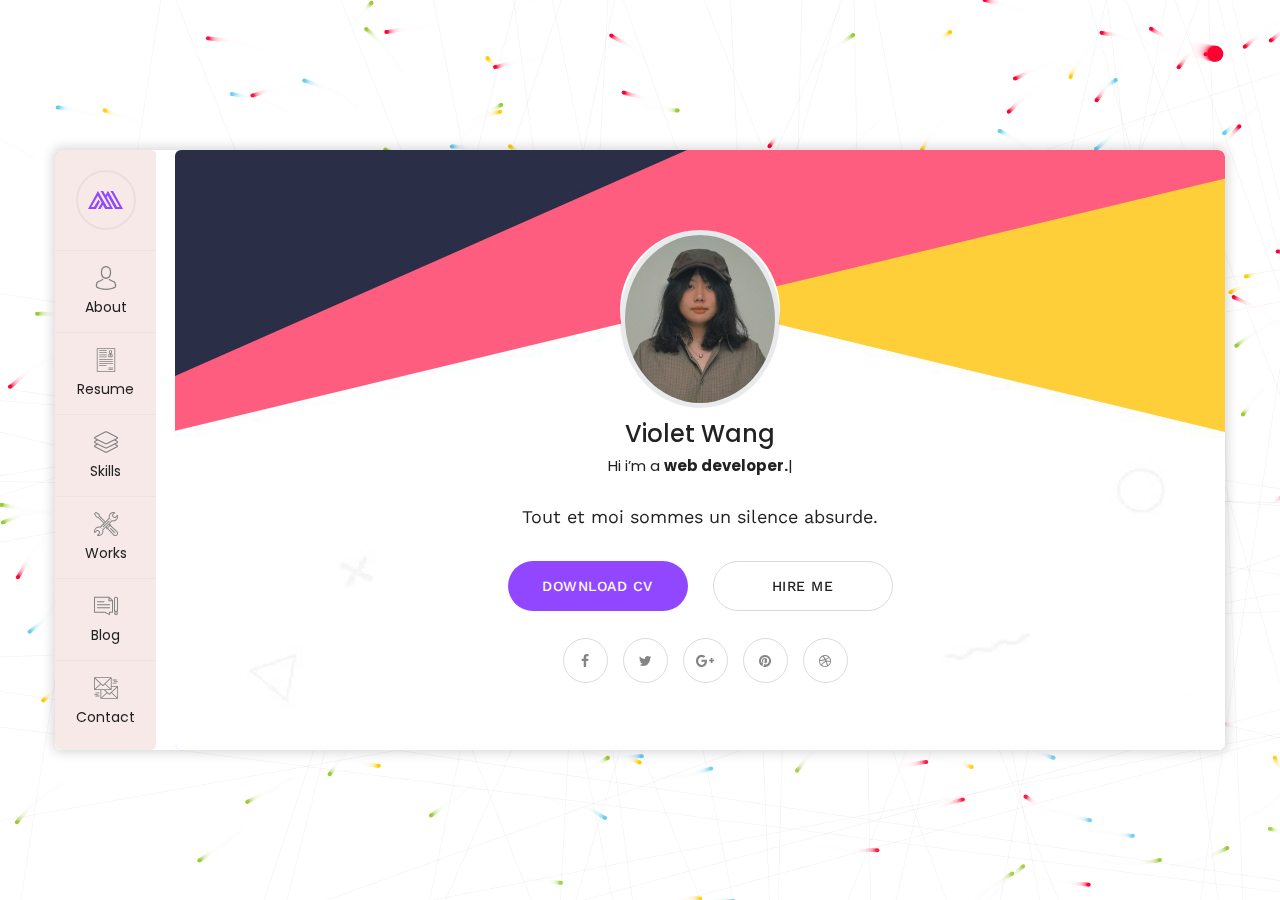
==== commit 37f2a9e7: "Add files via upload" ====
--- a/index.html
+++ b/index.html
@@ -2,7 +2,7 @@
 <html lang="en">
 <head>
 <meta charset="utf-8">
-<title>Mahira | VCard | CV HTML Template</title>
+<title>Violet Wang| Vcard | Personal Website</title>
 <!-- Stylesheets -->
 <link href="css/bootstrap.css" rel="stylesheet">
 <link href="css/style.css" rel="stylesheet">
@@ -54,7 +54,7 @@
                             <li class="current"><a href="#home">Home</a></li>
                             <li><a href="#about">About</a></li>
                             <li><a href="#resume">Resume</a></li>
-                            <li><a href="#services">Services</a></li>
+                            <li><a href="#services">Skills</a></li>
                             <li><a href="#work">Works</a></li>
                             <li><a href="#blog">Blog</a></li>
                             <li><a href="#contact">Contact</a></li>
@@ -75,7 +75,7 @@
                     <div class="author-info" style="background-image:url(images/background/3.jpg)">
                         <div class="image"><img src="images/resource/user.png" alt=""></div>
                         <div class="author">
-                            <h3>Mahira Rashid</h3>
+                            <h3>Violet Wang</h3>
                             <div class="designation">
                                 Hi i’m
                                 <div class="typing-title">
@@ -102,7 +102,7 @@
                                 <li class="active home"><a class="logo" href="#home"><img src="images/logo.png" alt=""></a></li>
                                 <li><a href="#about"><i class="flaticon-social"></i>About</a></li>
                                 <li><a href="#resume"><i class="flaticon-curriculum"></i>Resume</a></li>
-                                <li><a href="#services"><i class="flaticon-layers-1"></i>Services</a></li>
+                                <li><a href="#services"><i class="flaticon-layers-1"></i>Skills</a></li>
                                 <li><a href="#work"><i class="flaticon-tools"></i>Works</a></li>
                                 <li><a href="#blog"><i class="flaticon-blog"></i>Blog</a></li>
                                 <li><a href="#contact"><i class="flaticon-send-mail"></i>Contact</a></li>
@@ -115,18 +115,18 @@
                             <div class="card-inner wow fadeInUp" data-wow-duration="2s">
                                 <div class="image"><img src="images/resource/user.png" alt=""></div>
                                 <div class="author">
-                                    <h3>Mahira Rashid</h3>
+                                    <h3>Violet Wang</h3>
                                     <div class="designation">
                                         Hi i’m
                                         <div class="typing-title">
-                                            <p>a <strong>web developer.</strong></p>
-                                            <p>a <strong>web Designer.</strong></p>
+                                            <p>a <strong>Rhino Designer.</strong></p>
+                                            <p>a <strong>ZB Designer.</strong></p>
                                             <p>a <strong>photographer.</strong></p>
                                         </div>
                                         <span class="typed-title"></span>
                                     </div>
                                 </div>
-                                <div class="text">Dolor sit amet consectetur elit sed do eiusmod tempor incididunt labore dolore mega aliqua enim minim veniam.</div>
+                                <div class="text">Tout et moi sommes un silence absurde.</div>
                                 <div class="link-btn">
                                     <a href="#" class="theme-btn btn-style-one">Download CV</a>
                                     <a href="#" class="theme-btn btn-style-two">Hire Me</a>
@@ -147,19 +147,19 @@
                         <div class="card-about card-item" id="about" style="background-image:url(images/background/2.jpg)">
                             <div class="card-inner">
                                 <h4 class="title">About Me</h4>
-                                <div class="text">Dolor sit amet consectetur elit sed do eiusmod tempor incididunt labore dolore mega aliqua enim ad minim veniam quis nostrud exercitation ullamco laboris nisi ut aliquip commodo reprehenderit.</div>
+                                <div class="text">I possess a contemplative demeanor, approaching work with dedication and a relentless pursuit of personal development. My conscientious and proactive approach is underscored by practical skills and a collaborative spirit, allowing me to seamlessly adapt to diverse environments. With a strong aptitude for self-learning and a keen embrace of new challenges, I bring a blend of earnest.</div>
                                 <div class="info-list">
                                     <div class="row">
                                         <div class="col-md-6">
                                             <ul class="list-style-one">
-                                                <li><strong>Name:</strong>  Mahira Rashid</li>
-                                                <li><strong>Phone:</strong>  254 - 2563 - 2154</li>
-                                                <li><strong>Address:</strong>  San francisco, USA</li>
+                                                <li><strong>Name:</strong>  Zi Wei Wang</li>
+                                                <li><strong>Phone:</strong>  159 - 9885 - 5677</li>
+                                                <li><strong>Address:</strong>  Shen Yang, CHN</li>
                                             </ul>
                                         </div>
                                         <div class="col-md-6">
                                             <ul class="list-style-one">
-                                                <li><strong>Email:</strong>  mahirarashid@gmail.com</li>
+                                                <li><strong>Email:</strong>  1641915052@qq.com</li>
                                                 <li><strong>Freelance:</strong>  Available</li>
                                             </ul>
                                         </div>
@@ -172,7 +172,7 @@
                                         <div class="inner-box">
                                             <div class="graph-outer">
                                                 <input type="text" class="dial" data-fgColor="#9147ff" data-bgColor="#f5f5f5" data-width="90" data-height="90" data-linecap="normal"  value="75">
-                                                <div class="inner-text count-box"><span class="count-text" data-stop="75" data-speed="2000"></span>%</div>
+                                                <div class="inner-text count-box"><span class="count-text" data-stop="80" data-speed="2000"></span>%</div>
                                             </div>
                                             <h3>Design</h3>
                                         </div>
@@ -183,9 +183,9 @@
                                         <div class="inner-box">
                                             <div class="graph-outer">
                                                 <input type="text" class="dial" data-fgColor="#ff5e7e" data-bgColor="#f5f5f5" data-width="90" data-height="90" data-linecap="normal"  value="75">
-                                                <div class="inner-text count-box"><span class="count-text" data-stop="75" data-speed="2000"></span>%</div>
-                                            </div>
-                                            <h3>HTML</h3>
+                                                <div class="inner-text count-box"><span class="count-text" data-stop="83" data-speed="2000"></span>%</div>
+                                            </div>
+                                            <h3>Drawing Skills</h3>
                                         </div>
                                     </div>
 
@@ -194,9 +194,9 @@
                                         <div class="inner-box">
                                             <div class="graph-outer">
                                                 <input type="text" class="dial" data-fgColor="#ffc713" data-bgColor="#f5f5f5" data-width="90" data-height="90" data-linecap="normal"  value="75">
-                                                <div class="inner-text count-box"><span class="count-text" data-stop="75" data-speed="2000"></span>%</div>
-                                            </div>
-                                            <h3>WordPress </h3>
+                                                <div class="inner-text count-box"><span class="count-text" data-stop="85" data-speed="2000"></span>%</div>
+                                            </div>
+                                            <h3>PowerPoint </h3>
                                         </div>
                                     </div>
 
@@ -205,9 +205,9 @@
                                         <div class="inner-box">
                                             <div class="graph-outer">
                                                 <input type="text" class="dial" data-fgColor="#51dbc3" data-bgColor="#f5f5f5" data-width="90" data-height="90" data-linecap="normal"  value="75">
-                                                <div class="inner-text count-box"><span class="count-text" data-stop="75" data-speed="2000"></span>%</div>
-                                            </div>
-                                            <h3>PHP </h3>
+                                                <div class="inner-text count-box"><span class="count-text" data-stop="80" data-speed="2000"></span>%</div>
+                                            </div>
+                                            <h3>Software</h3>
                                         </div>
                                     </div>
                                 </div>
@@ -229,27 +229,29 @@
                                             <!--Timeline Block-->
                                             <div class="timeline-block">
                                                 <div class="inner-box">
-                                                    <h4>Web Design</h4>
-                                                    <div class="date"><span>1998-2000</span> / University of stuties</div>
-                                                    <div class="text">Exceptur sint occaecat cupidatat non proident sunt culpa. </div>
+                                                    <h4>Learning experience--Bachelor</h4>
+                                                    <div class="date"><span>2018-2022</span> / LuXun Academy of Fine Arts</div>
+                                                    <div class="text">LuXun Academy of Fine Arts Dalian Campus , College of Arts and Crafts--Ceramic Art Research  </div>
                                                 </div>
                                             </div>
 
                                             <!--Timeline Block-->
                                             <div class="timeline-block">
                                                 <div class="inner-box">
-                                                    <h4>Web Development</h4>
-                                                    <div class="date"><span>1998-2000</span> / University of stuties</div>
-                                                    <div class="text">Exceptur sint occaecat cupidatat non proident sunt culpa. </div>
+                                                    <h4>Learning experience--Master</h4>
+                                                    <div class="date"><span>2023-2026</span> / LuXun Academy of Fine Arts</div>
+                                                    <div class="text">Department of Experimental Art--Material Art Research </div>
                                                 </div>
                                             </div>
 
                                             <!--Timeline Block-->
                                             <div class="timeline-block">
                                                 <div class="inner-box">
-                                                    <h4>Specialization Course</h4>
-                                                    <div class="date"><span>1998-2000</span> / University of stuties</div>
-                                                    <div class="text">Exceptur sint occaecat cupidatat non proident sunt culpa. </div>
+                                                    <h4>Exhibition experience</h4>
+                                                    <div class="date"><span>2023-Present</span> / LuXun Academy of Fine Arts</div>
+                                                    <div class="text">Tai Zi Island Art Festival. 
+                                                        Hohhot College Student Sculpture Art Exhibition.
+                                                    </div>
                                                 </div>
                                             </div>
                                             
@@ -264,24 +266,24 @@
                                             <!--Timeline Block-->
                                             <div class="timeline-block">
                                                 <div class="inner-box">
-                                                    <h4>Lead UI/UX Designer</h4>
-                                                    <div class="date"><span>2015-Present</span>  / Google inc.</div>
+                                                    <h4>PS/AI Designer</h4>
+                                                    <div class="date"><span>2018-Present</span>  / LuXun Academy of Fine Arts.</div>
                                                     <div class="text">Exceptur sint occaecat cupidatat non proident sunt culpa. </div>
                                                 </div>
                                             </div>
 
                                             <div class="timeline-block">
                                                 <div class="inner-box">
-                                                    <h4>Senior UI/UX Designer</h4>
-                                                    <div class="date"><span>2012-2014 </span> / Facebook inc.</div>
+                                                    <h4>Senior ZB/Rhino Designer</h4>
+                                                    <div class="date"><span>2023-Present </span> / LuXun Academy of Fine Arts.</div>
                                                     <div class="text">Exceptur sint occaecat cupidatat non proident sunt culpa. </div>
                                                 </div>
                                             </div>
 
                                             <div class="timeline-block">
                                                 <div class="inner-box">
-                                                    <h4>Junior UI/UX Designer</h4>
-                                                    <div class="date"><span>2006-2011 </span>  / airbnb inc.</div>
+                                                    <h4>Junior Procreate/Nomad/Canva Designer</h4>
+                                                    <div class="date"><span>2023-Present </span>  / LuXun Academy of Fine Arts.</div>
                                                     <div class="text">Exceptur sint occaecat cupidatat non proident sunt culpa. </div>
                                                 </div>
                                             </div>
@@ -296,40 +298,40 @@
                         <!-- card item -->
                         <div class="card-services card-item" id="services" style="background-image:url(images/background/2.jpg)">
                             <div class="card-inner">
-                                <h4 class="title">Services</h4>
+                                <h4 class="title">Skills</h4>
                                 <div class="row">
                                     <div class="services-block col-md-6">
                                         <div class="inner-box">
                                             <div class="icon-box"><span class="icon flaticon-pen-tool"></span></div>
-                                            <h4><a href="blog-single.html">UI/UX Design</a></h4>
+                                            <h4><a href="blog-single.html">PS/AI Design</a></h4>
                                             <div class="text">Lorem ipsum dolor amet constur adipisicing elit </div>
                                         </div> 
                                     </div>
                                     <div class="services-block col-md-6">
                                         <div class="inner-box">
                                             <div class="icon-box"><span class="icon flaticon-folder"></span></div>
-                                            <h4><a href="blog-single.html">Web Design</a></h4>
+                                            <h4><a href="blog-single.html">ZB/Rhino Design</a></h4>
                                             <div class="text">Lorem ipsum dolor amet constur adipisicing elit </div>
                                         </div> 
                                     </div>
                                     <div class="services-block col-md-6">
                                         <div class="inner-box">
                                             <div class="icon-box"><span class="icon flaticon-computer"></span></div>
-                                            <h4><a href="blog-single.html">Branding</a></h4>
+                                            <h4><a href="blog-single.html">Procreate/Nomad/Canva Design</a></h4>
                                             <div class="text">Lorem ipsum dolor amet constur adipisicing elit </div>
                                         </div> 
                                     </div>
                                     <div class="services-block col-md-6">
                                         <div class="inner-box">
                                             <div class="icon-box"><span class="icon flaticon-layers-1"></span></div>
-                                            <h4><a href="blog-single.html">Logo Design</a></h4>
+                                            <h4><a href="blog-single.html">Logo/Font Design</a></h4>
                                             <div class="text">Lorem ipsum dolor amet constur adipisicing elit </div>
                                         </div> 
                                     </div>
                                     <div class="services-block col-md-6">
                                         <div class="inner-box">
                                             <div class="icon-box"><span class="icon flaticon-web-design"></span></div>
-                                            <h4><a href="blog-single.html">Apps Design</a></h4>
+                                            <h4><a href="blog-single.html">Contemporary Art Design</a></h4>
                                             <div class="text">Lorem ipsum dolor amet constur adipisicing elit </div>
                                         </div> 
                                     </div>
@@ -515,9 +517,9 @@
                                 <div class="row clearfix">
                                     <div class="col-md-6">
                                         <ul class="list-style-two">
-                                            <li><span class="icon flaticon-signs"></span>PO Box 16122 Collins Street <br> West Victoria 8007 Canada </li>
-                                            <li><span class="icon flaticon-smartphone"></span>(+48) 564-334-21-22-34 <br>(+48) 564-334-21-25</li>
-                                            <li><span class="icon flaticon-note-1"></span>info@cretox.com <br>info@example.com</li>
+                                            <li><span class="icon flaticon-signs"></span>No. 1, Langri Street, Hunnan New District <br> Shenyang City, Liaoning Province China </li>
+                                            <li><span class="icon flaticon-smartphone"></span>(+86) 159-9885-5677 <br>(+86) 177-9094-3506</li>
+                                            <li><span class="icon flaticon-note-1"></span>1641915052@qq.com <br></li>
                                         </ul>
                                     </div>
                                     <div class="col-md-6">
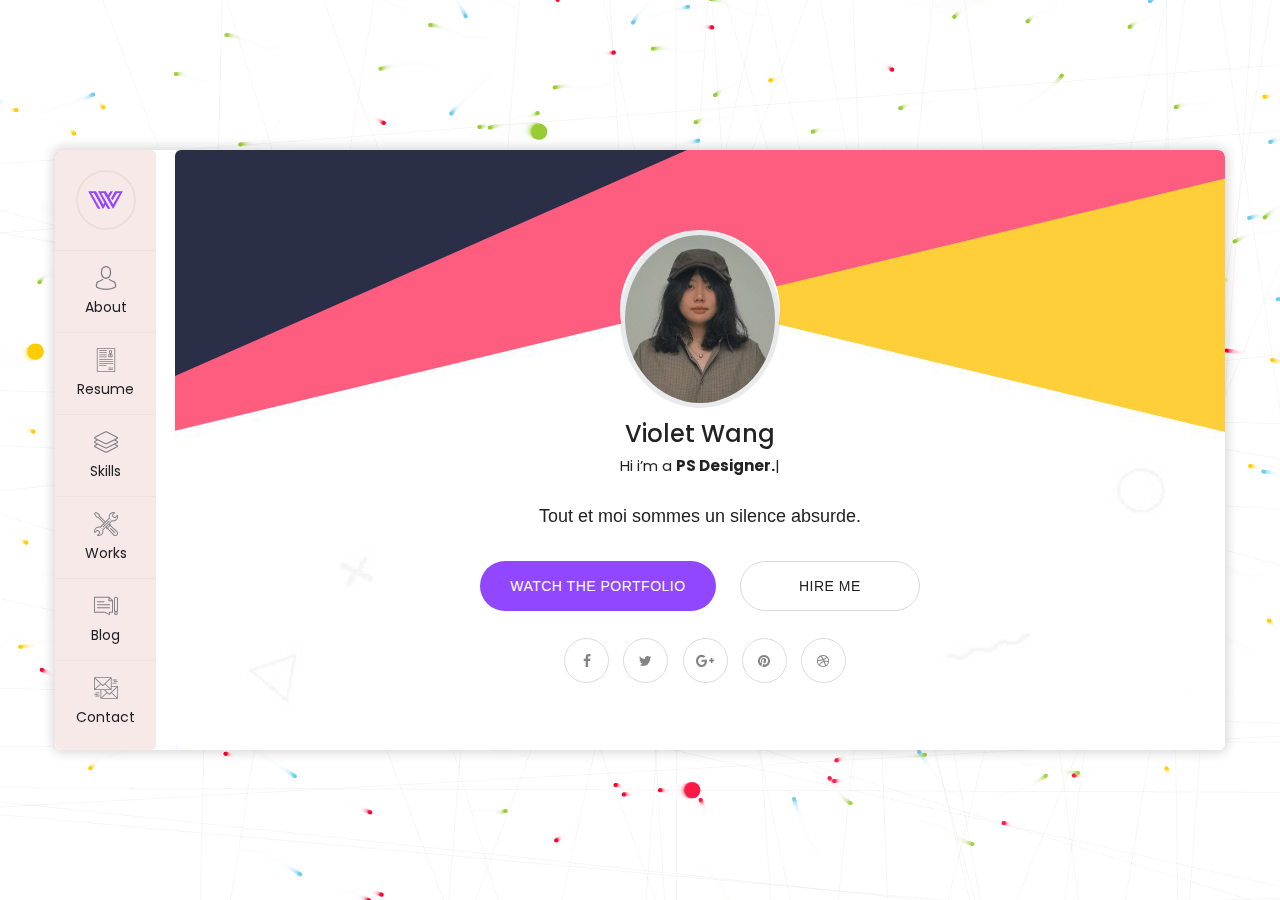
==== commit 0526b678: "Add files via upload" ====
--- a/index.html
+++ b/index.html
@@ -79,15 +79,15 @@
                             <div class="designation">
                                 Hi i’m
                                 <div class="typing-title">
-                                    <p>a <strong>web developer.</strong></p>
-                                    <p>a <strong>web Designer.</strong></p>
+                                    <p>a <strong>PS Designer.</strong></p>
+                                    <p>a <strong>ZB Designer.</strong></p>
                                     <p>a <strong>photographer.</strong></p>
                                 </div>
                                 <span class="typed-title"></span>
                             </div>
                         </div>
                         <div class="link-btn">
-                            <a href="http://www.17sucai.com/" class="theme-btn btn-style-one">Download CV</a>
+                            <a href="https://www.canva.cn/design/DAGBSeRUL_E/-gglYr7UfH4wtSYl5-mdbg/view?utm_content=DAGBSeRUL_E&utm_campaign=designshare&utm_medium=link&utm_source=editor/" class="theme-btn btn-style-one">Watch The Portfolio</a>
                         </div>
                         <ul class="social-icon-two">
                             <li><a href="#"><span class="fa fa-facebook"></span></a></li>
@@ -128,7 +128,7 @@
                                 </div>
                                 <div class="text">Tout et moi sommes un silence absurde.</div>
                                 <div class="link-btn">
-                                    <a href="#" class="theme-btn btn-style-one">Download CV</a>
+                                    <a href="https://www.canva.cn/design/DAGBSeRUL_E/-gglYr7UfH4wtSYl5-mdbg/view?utm_content=DAGBSeRUL_E&utm_campaign=designshare&utm_medium=link&utm_source=editor/" class="theme-btn btn-style-one">Watch The Portfolio</a>
                                     <a href="#" class="theme-btn btn-style-two">Hire Me</a>
                                 </div>
                                 <ul class="social-icon-two">
@@ -362,8 +362,8 @@
                                                 </div>
                                             </figure>
                                             <div class="caption-title">
-                                                <h3><a href="#">Portfolio Item Title</a></h3>
-                                                <span>Branding, Print</span>
+                                                <h3><a href="#">'Half'</a></h3>
+                                                <span>Violet Wang, CHN</span>
                                             </div>
                                         </div>
                                     </div>
@@ -378,8 +378,8 @@
                                                 </div>
                                             </figure>
                                             <div class="caption-title">
-                                                <h3><a href="#">Portfolio Item Title</a></h3>
-                                                <span>Branding, Print</span>
+                                                <h3><a href="#">'Half'</a></h3>
+                                                <span>Violet Wang, CHN</span>
                                             </div>
                                         </div>
                                     </div>
@@ -394,8 +394,8 @@
                                                 </div>
                                             </figure>
                                             <div class="caption-title">
-                                                <h3><a href="#">Portfolio Item Title</a></h3>
-                                                <span>Branding, Print</span>
+                                                <h3><a href="#">'Half'</a></h3>
+                                                <span>Violet Wang, CHN</span>
                                             </div>
                                         </div>
                                     </div>
@@ -410,8 +410,8 @@
                                                 </div>
                                             </figure>
                                             <div class="caption-title">
-                                                <h3><a href="#">Portfolio Item Title</a></h3>
-                                                <span>Branding, Print</span>
+                                                <h3><a href="#">'Half'</a></h3>
+                                                <span>Violet Wang, CHN</span>
                                             </div>
                                         </div>
                                     </div>
@@ -426,14 +426,30 @@
                                                 </div>
                                             </figure>
                                             <div class="caption-title">
-                                                <h3><a href="#">Portfolio Item Title</a></h3>
-                                                <span>Branding, Print</span>
+                                                <h3><a href="#">'Half'</a></h3>
+                                                <span>Violet Wang, CHN</span>
                                             </div>
                                         </div>
                                     </div>
                                     <div class="projects-block col-sm-6">
                                         <div class="inner-box">
                                             <figure class="image">
+                                                <img src="images/gallery/7.jpg" alt="image">
+                                                <div class="overlay">
+                                                    <a class="lightbox-image option-btn" title="Image Caption Here" data-fancybox-group="example-gallery" href="images/gallery/7.jpg">
+                                                        <i class="fa fa-search"></i>
+                                                    </a>                                
+                                                </div>
+                                            </figure>
+                                            <div class="caption-title">
+                                                <h3><a href="#">'Half'</a></h3>
+                                                <span>Violet Wang, CHN</span>
+                                            </div>
+                                        </div>
+                                    </div>
+                                    <div class="projects-block col-sm-6">
+                                        <div class="inner-box">
+                                            <figure class="image">
                                                 <img src="images/gallery/6.jpg" alt="image">
                                                 <div class="overlay">
                                                     <a class="lightbox-image option-btn" title="Image Caption Here" data-fancybox-group="example-gallery" href="images/gallery/6.jpg">
@@ -442,8 +458,104 @@
                                                 </div>
                                             </figure>
                                             <div class="caption-title">
-                                                <h3><a href="#">Portfolio Item Title</a></h3>
-                                                <span>Branding, Print</span>
+                                                <h3><a href="#">'Half'</a></h3>
+                                                <span>Violet Wang, CHN</span>
+                                            </div>
+                                        </div>
+                                    </div>
+                                    <div class="projects-block col-md-6">
+                                        <div class="inner-box">
+                                            <figure class="image">
+                                                <img src="images/gallery/1.png" alt="image">
+                                                <div class="overlay">
+                                                    <a class="lightbox-image option-btn" title="Image Caption Here" data-fancybox-group="example-gallery" href="images/gallery/1.png">
+                                                        <i class="fa fa-search"></i>
+                                                    </a>                                
+                                                </div>
+                                            </figure>
+                                            <div class="caption-title">
+                                                <h3><a href="#">A Little Blue Bear</a></h3>
+                                                <span>Violet Wang, CHN</span>
+                                            </div>
+                                        </div>
+                                    </div>
+                                    <div class="projects-block col-md-6">
+                                        <div class="inner-box">
+                                            <figure class="image">
+                                                <img src="images/gallery/2.png" alt="image">
+                                                <div class="overlay">
+                                                    <a class="lightbox-image option-btn" title="Image Caption Here" data-fancybox-group="example-gallery" href="images/gallery/2.png">
+                                                        <i class="fa fa-search"></i>
+                                                    </a>                                
+                                                </div>
+                                            </figure>
+                                            <div class="caption-title">
+                                                <h3><a href="#">A Little Blue Bear</a></h3>
+                                                <span>Violet Wang, CHN</span>
+                                            </div>
+                                        </div>
+                                    </div>
+                                    <div class="projects-block col-md-6">
+                                        <div class="inner-box">
+                                            <figure class="image">
+                                                <img src="images/gallery/3.png" alt="image">
+                                                <div class="overlay">
+                                                    <a class="lightbox-image option-btn" title="Image Caption Here" data-fancybox-group="example-gallery" href="images/gallery/3.png">
+                                                        <i class="fa fa-search"></i>
+                                                    </a>                                
+                                                </div>
+                                            </figure>
+                                            <div class="caption-title">
+                                                <h3><a href="#">A Little Blue Bear</a></h3>
+                                                <span>Violet Wang, CHN</span>
+                                            </div>
+                                        </div>
+                                    </div>
+                                    <div class="projects-block col-md-6">
+                                        <div class="inner-box">
+                                            <figure class="image">
+                                                <img src="images/gallery/4.png" alt="image">
+                                                <div class="overlay">
+                                                    <a class="lightbox-image option-btn" title="Image Caption Here" data-fancybox-group="example-gallery" href="images/gallery/4.png">
+                                                        <i class="fa fa-search"></i>
+                                                    </a>                                
+                                                </div>
+                                            </figure>
+                                            <div class="caption-title">
+                                                <h3><a href="#">A Little Blue Bear</a></h3>
+                                                <span>Violet Wang, CHN</span>
+                                            </div>
+                                        </div>
+                                    </div>
+                                    <div class="projects-block col-md-6">
+                                        <div class="inner-box">
+                                            <figure class="image">
+                                                <img src="images/gallery/5.png" alt="image">
+                                                <div class="overlay">
+                                                    <a class="lightbox-image option-btn" title="Image Caption Here" data-fancybox-group="example-gallery" href="images/gallery/5.png">
+                                                        <i class="fa fa-search"></i>
+                                                    </a>                                
+                                                </div>
+                                            </figure>
+                                            <div class="caption-title">
+                                                <h3><a href="#">A Little Blue Bear</a></h3>
+                                                <span>Violet Wang, CHN</span>
+                                            </div>
+                                        </div>
+                                    </div>
+                                    <div class="projects-block col-md-6">
+                                        <div class="inner-box">
+                                            <figure class="image">
+                                                <img src="images/gallery/6.png" alt="image">
+                                                <div class="overlay">
+                                                    <a class="lightbox-image option-btn" title="Image Caption Here" data-fancybox-group="example-gallery" href="images/gallery/6.png">
+                                                        <i class="fa fa-search"></i>
+                                                    </a>                                
+                                                </div>
+                                            </figure>
+                                            <div class="caption-title">
+                                                <h3><a href="#">A Little Blue Bear</a></h3>
+                                                <span>Violet Wang, CHN</span>
                                             </div>
                                         </div>
                                     </div>
@@ -454,7 +566,7 @@
                         <!-- card item -->
                         <div class="card-blog card-item" id="blog" style="background-image:url(images/background/2.jpg)">
                             <div class="card-inner">
-                                <h4 class="title">Blog</h4>
+                                <h4 class="title">Learning Outcome</h4>
                                 <div class="news-block">
                                     <div class="inner-box">
                                         <div class="image">
@@ -465,10 +577,10 @@
                                                 </a>                                
                                             </div>
                                         </div>
-                                        <div class="date"><strong>02</strong> <br>Sep</div>
+                                        <div class="date"><strong>25</strong> <br>Jun</div>
                                         <div class="lower-content">
-                                            <h4><a href="blog-single.html">Let’s Talk About Design</a></h4>
-                                            <div class="post-meta">by admin  /  <span>Design</span></div>
+                                            <h4><a href="blog-single.html">"AI generates an image and modifies it"<ou/a></h4>
+                                            <div class="post-meta">by Violet Wang  /  <span>Design</span></div>
                                         </div>
                                     </div>
                                 </div>
@@ -477,37 +589,264 @@
                                         <div class="image">
                                             <img src="images/resource/blog-2.jpg" alt="">
                                             <div class="overlay">
-                                                <a class="link-btn" href="blog-single.html">
+                                                <a class="link-btn" href="blog-single-2.html">
                                                     <i class="fa fa-link"></i>
                                                 </a>                                
                                             </div>
                                         </div>
-                                        <div class="date"><strong>04</strong> <br>Sep</div>
+                                        <div class="date"><strong>28</strong> <br>Jun</div>
                                         <div class="lower-content">
-                                            <h4><a href="blog-single.html">Let’s Talk About Design</a></h4>
-                                            <div class="post-meta">by admin  /  <span>Design</span></div>
-                                        </div>
-                                    </div>
-                                </div>
-                                <div class="news-block">
-                                    <div class="inner-box">
-                                        <div class="image">
-                                            <img src="images/resource/blog-3.jpg" alt="">
-                                            <div class="overlay">
-                                                <a class="link-btn" href="blog-single.html">
-                                                    <i class="fa fa-link"></i>
-                                                </a>                                
-                                            </div>
-                                        </div>
-                                        <div class="date"><strong>06</strong> <br>Sep</div>
-                                        <div class="lower-content">
-                                            <h4><a href="blog-single.html">Let’s Talk About Design</a></h4>
-                                            <div class="post-meta">by admin  /  <span>Design</span></div>
-                                        </div>
-                                    </div>
-                                </div>
-                            </div>
-                        </div>
+                                            <h4><a href="blog-single-2.html">"AI generates stories and images"</a></h4>
+                                            <div class="post-meta">by Violet Wang  /  <span>Design</span></div>
+                                        </div>
+                                    </div>
+                                </div>
+                                <!DOCTYPE html>
+                                <html lang="en">
+                                <head>
+                                    <meta charset="UTF-8">
+                                    <meta name="viewport" content="width=device-width, initial-scale=1.0">
+                                    <title>Beautiful News Blocks</title>
+                                    <link rel="stylesheet" href="styles.css">
+                                </head>
+                                <body>
+                                                                
+                                    <div class="news-block">
+                                        <div class="inner-box">
+                                            <div class="image">
+                                                <img src="images/resource/blog-3.jpg" alt="">
+                                                <div class="overlay">
+                                                    <a class="link-btn" href="blog-single-3.html">
+                                                        <i class="fa fa-link"></i>
+                                                    </a>                                
+                                                </div>
+                                            </div>
+                                            <div class="date"><strong>30</strong> <br>Jun</div>
+                                            <div class="lower-content">
+                                                <h4><a href="blog-single-3.html">"AI generates protagonist emoji packs"</a></h4>
+                                                <div class="post-meta">by Violet Wang  /  <span>Design</span></div>
+                                            </div>
+                                        </div>
+                                    </div>
+                                    <!DOCTYPE html>
+                                    <html lang="en">
+                                    <head>
+                                        <meta charset="UTF-8">
+                                        <meta name="viewport" content="width=device-width, initial-scale=1.0">
+                                        <title>Featured Video: "The puppy is eating pizza!"</title>
+                                        <style>
+                                            body {
+                                                font-family: Arial, sans-serif;
+                                                background-color: #f0f0f0;
+                                                margin: 0;
+                                                padding: 0;
+                                                display: flex;
+                                                justify-content: center;
+                                                align-items: center;
+                                                height: 100vh;
+                                            }
+                                            .news-block {
+                                                background-color: #fff;
+                                                border: 1px solid #ccc;
+                                                box-shadow: 0 2px 4px rgba(0, 0, 0, 0.1);
+                                                padding: 20px;
+                                                border-radius: 8px;
+                                                width: 80%;
+                                                max-width: 600px;
+                                                margin-bottom: 20px; /* 添加间距以分隔新闻块 */
+                                            }
+                                            .inner-box {
+                                                text-align: center;
+                                            }
+                                            .video-player {
+                                                margin-bottom: 20px;
+                                            }
+                                            .video-player video {
+                                                width: 100%;
+                                                height: auto;
+                                                display: block;
+                                            }
+                                        </style>
+                                    </head>
+                                    <body>
+                                        <!DOCTYPE html>
+                                        <html lang="en">
+                                        <head>
+                                            <meta charset="UTF-8">
+                                            <meta name="viewport" content="width=device-width, initial-scale=1.0">
+                                            <title>Complex Eye Animation with Processing.js</title>
+                                            <script src="https://cdnjs.cloudflare.com/ajax/libs/processing.js/1.6.6/processing.min.js"></script>
+                                            <style>
+                                                body {
+                                                    font-family: Arial, sans-serif;
+                                                    background-color: #f0f0f0;
+                                                    margin: 0;
+                                                    padding: 0;
+                                                    display: flex;
+                                                    justify-content: center;
+                                                    align-items: center;
+                                                    height: 100vh;
+                                                }
+                                                .news-block {
+                                                    background-color: #fff;
+                                                    border: 1px solid #ccc;
+                                                    box-shadow: 0 2px 4px rgba(0, 0, 0, 0.1);
+                                                    padding: 20px;
+                                                    border-radius: 8px;
+                                                    width: 80%;
+                                                    max-width: 600px;
+                                                    margin-bottom: 20px; /* 添加间距以分隔新闻块 */
+                                                }
+                                                .inner-box {
+                                                    text-align: center;
+                                                }
+                                                canvas {
+                                                    display: block;
+                                                    margin: 0 auto; /* 让 canvas 居中 */
+                                                }
+                                            </style>
+                                        </head>
+                                        <body>
+                                            <div class="news-block">
+                                                <div class="inner-box">
+                                                    <h4 class="title">Artistic Arcs Animation</h4>
+                                                    <div class="processing-container">
+                                                        <!-- Processing.js Canvas Container -->
+                                                        <canvas id="canvasContainer1"></canvas>
+                                                    </div>
+                                                    <p class="news-description">
+                                                        This mesmerizing animation showcases dynamically generated arcs using Processing.js.
+                                                    </p>
+                                                </div>
+                                            </div>
+                                        
+                                            <script type="text/processing" data-processing-target="canvasContainer1">
+                                                // Define Eye object
+                                                Eye e1, e2, e3;
+                                        
+                                                void setup() {
+                                                    size(400, 300);
+                                                    noStroke();
+                                                    e1 = new Eye(50, 50, 80);
+                                                    e2 = new Eye(150, 100, 60);  
+                                                    e3 = new Eye(250, 200, 40);
+                                                }
+                                        
+                                                void draw() {
+                                                    background(220);
+                                                    
+                                                    // Generate random eye colors
+                                                    float eyeColorR = random(255);
+                                                    float eyeColorG = random(255);
+                                                    float eyeColorB = random(255);
+                                                    
+                                                    // Update eye position and color
+                                                    e1.update(mouseX, mouseY, eyeColorR, eyeColorG, eyeColorB);
+                                                    e2.update(mouseX, mouseY, eyeColorR, eyeColorG, eyeColorB);
+                                                    e3.update(mouseX, mouseY, eyeColorR, eyeColorG, eyeColorB);
+                                                    
+                                                    // Display eyes
+                                                    e1.display();
+                                                    e2.display();
+                                                    e3.display();
+                                                }
+                                        
+                                                // Define Eye class
+                                                class Eye {
+                                                    int x, y;
+                                                    int size;
+                                                    float angle = 20.0;
+                                                    float r, g, b;
+                                                    
+                                                    Eye(int tx, int ty, int ts) {
+                                                        x = tx;
+                                                        y = ty;
+                                                        size = ts;
+                                                    }
+                                        
+                                                    void update(int mx, int my, float er, float eg, float eb) {
+                                                        angle = atan2(my-y, mx-x);
+                                                        r = er;
+                                                        g = eg;
+                                                        b = eb;
+                                                    }
+                                                    
+                                                    void display() {
+                                                        pushMatrix();
+                                                        translate(x, y);
+                                                        fill(r, g, b); // Use random color
+                                                        ellipse(0, 0, size, size);
+                                                        rotate(angle);
+                                                        fill(255); // Eye ball color
+                                                        ellipse(size/4, 0, size/2, size/2);
+                                                        popMatrix();
+                                                    }
+                                                }
+                                            </script>
+                                        
+                                            <div class="news-block">
+                                                <div class="inner-box video-block">
+                                                    <div class="video-player">
+                                                        <h4>Featured Video: "The puppy is eating pizza!"</h4>
+                                                        <video controls width="320">
+                                                            <source src="pizza.mp4" type="video/mp4">
+                                                            Your browser does not support the video tag.
+                                                        </video>
+                                                    </div>
+                                                </div>
+                                            </div>
+                                                                        
+                                            <div class="news-block">
+                                                <div class="inner-box music-block">
+                                                    <div class="music-player">
+                                                        <h4>Now Playing: Sunflower Dreams-part1</h4>
+                                                        <audio controls>
+                                                            <source src="Sunflower Dreams01.mp3" type="audio/mpeg">
+                                                            Your browser does not support the audio element.
+                                                        </audio>
+                                                    </div>
+                                                </div>
+                                            </div>
+                                                                                                        
+                                            <div class="news-block">
+                                                <div class="inner-box music-block">
+                                                    <div class="music-player">
+                                                        <h4>Now Playing: Sunflower Dreams-part2</h4>
+                                                        <audio controls>
+                                                            <source src="Sunflower Dreams02.mp3" type="audio/mpeg">
+                                                            Your browser does not support the audio element.
+                                                        </audio>
+                                                    </div>
+                                                </div>
+                                            </div>
+                                                                        
+                                            <div class="news-block">
+                                                <div class="inner-box music-block">
+                                                    <div class="music-player">
+                                                        <h4>Now Playing: Wave</h4>
+                                                        <audio controls>
+                                                            <source src="Wave.mp3" type="audio/mpeg">
+                                                            Your browser does not support the audio element.
+                                                        </audio>
+                                                    </div>
+                                                </div>
+                                            </div>
+                                        
+                                            <div class="news-block">
+                                                <div class="inner-box music-block">
+                                                    <div class="music-player">
+                                                        <h4>Now Playing: Take me away</h4>
+                                                        <audio controls>
+                                                            <source src="Take me away-1.mp3" type="audio/mpeg">
+                                                            Your browser does not support the audio element.
+                                                        </audio>
+                                                    </div>
+                                                </div>
+                                            </div>
+                                        </body>
+                                        </html> 
+                                        </div>
+                                    </div>
                         <!-- end item -->
                         <!-- card item -->
                         <div class="card-contact card-item" id="contact" style="background-image:url(images/background/2.jpg)">
@@ -519,7 +858,7 @@
                                         <ul class="list-style-two">
                                             <li><span class="icon flaticon-signs"></span>No. 1, Langri Street, Hunnan New District <br> Shenyang City, Liaoning Province China </li>
                                             <li><span class="icon flaticon-smartphone"></span>(+86) 159-9885-5677 <br>(+86) 177-9094-3506</li>
-                                            <li><span class="icon flaticon-note-1"></span>1641915052@qq.com <br></li>
+                                            <li><span class="icon flaticon-note-1"></span>1641915052@qq.com <br>violet2024.my.canvasite.cn</li>
                                         </ul>
                                     </div>
                                     <div class="col-md-6">
@@ -589,7 +928,6 @@
 
 </div>
 <!--End pagewrapper-->
-
 
 <script src="js/jquery.js"></script> 
 
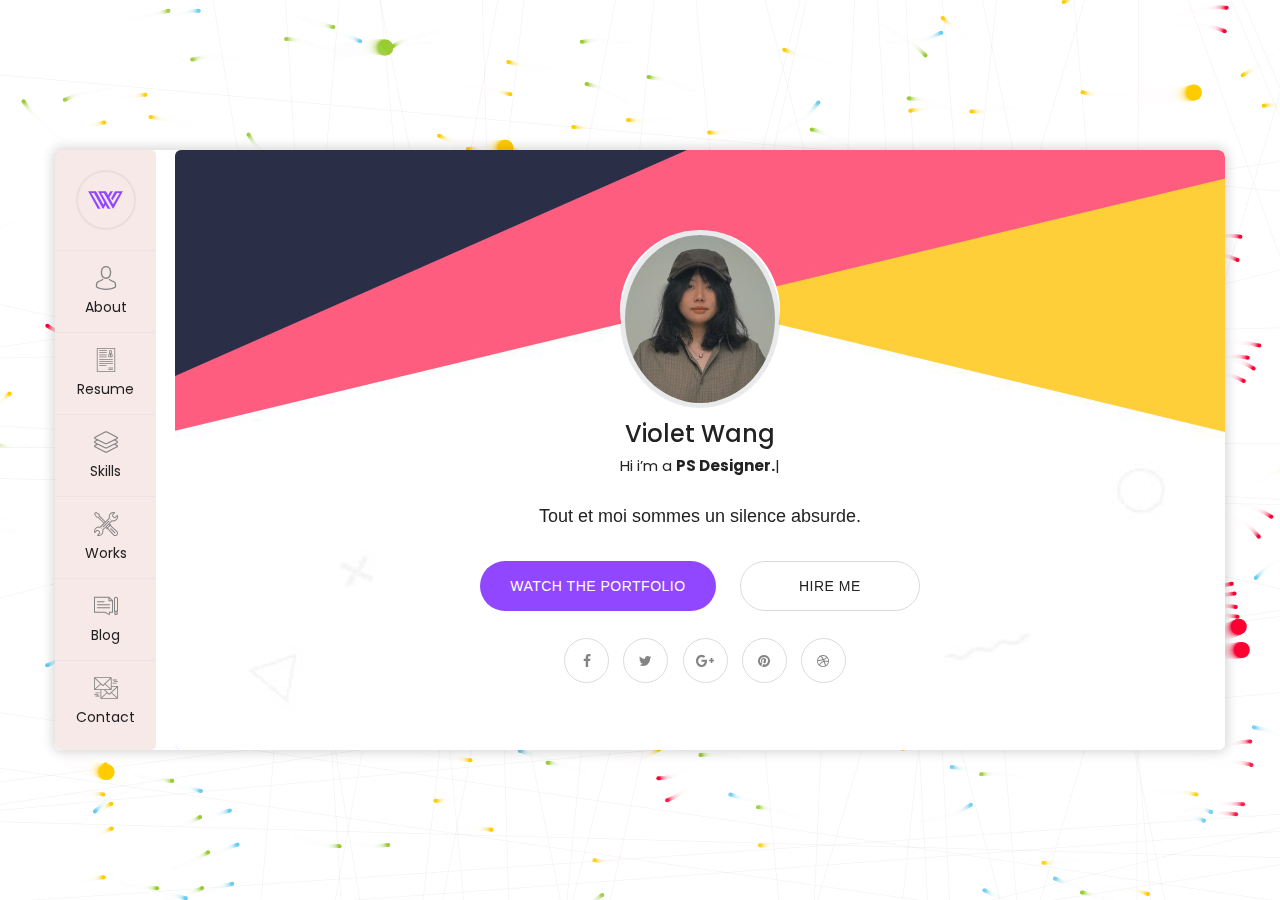
==== commit 4cbc2630: "Add files via upload" ====
--- a/index.html
+++ b/index.html
@@ -610,7 +610,7 @@
                                     <link rel="stylesheet" href="styles.css">
                                 </head>
                                 <body>
-                                                                
+                                  
                                     <div class="news-block">
                                         <div class="inner-box">
                                             <div class="image">
@@ -621,9 +621,90 @@
                                                     </a>                                
                                                 </div>
                                             </div>
+                                            <div class="date"><strong>28</strong> <br>Jun</div>
+                                            <div class="lower-content">
+                                                <h4><a href="blog-single-3.html">"AI-generated picture book character emojis"</a></h4>
+                                                <div class="post-meta">by Violet Wang  /  <span>Design</span></div>
+                                            </div>
+                                        </div>
+                                    </div>
+                                    <!DOCTYPE html>
+                                    <html lang="en">
+                                    <head>
+                                        <meta charset="UTF-8">
+                                        <meta name="viewport" content="width=device-width, initial-scale=1.0">
+                                        <title>Beautiful News Blocks</title>
+                                        <link rel="stylesheet" href="styles.css">
+                                    </head>
+                                    <body>
+                                    
+                                        <div class="news-block">
+                                            <div class="inner-box">
+                                                <div class="image">
+                                                    <img src="images/resource/zhenlie.png" alt="">
+                                                    <div class="overlay">
+                                                        <a class="link-btn" href="blog-single-4.html">
+                                                            <i class="fa fa-link"></i>
+                                                        </a>                                
+                                                    </div>
+                                                </div>
+                                                <div class="date"><strong>28</strong> <br>Jun</div>
+                                                <div class="lower-content">
+                                                    <h4><a href="blog-single-4.html">"Design the array graphics with ZBrush"</a></h4>
+                                                    <div class="post-meta">by Violet Wang  /  <span>Design</span></div>
+                                                </div>
+                                            </div>
+                                        </div>
+                                        <!DOCTYPE html>
+                                        <html lang="en">
+                                        <head>
+                                            <meta charset="UTF-8">
+                                            <meta name="viewport" content="width=device-width, initial-scale=1.0">
+                                            <title>Beautiful News Blocks</title>
+                                            <link rel="stylesheet" href="styles.css">
+                                        </head>
+                                        <body>
+                                          
+                                            <div class="news-block">
+                                                <div class="inner-box">
+                                                    <div class="image">
+                                                        <img src="images/resource/kulou.png" alt="">
+                                                        <div class="overlay">
+                                                            <a class="link-btn" href="blog-single-5.html">
+                                                                <i class="fa fa-link"></i>
+                                                            </a>                                
+                                                        </div>
+                                                    </div>
+                                                    <div class="date"><strong>28</strong> <br>Jun</div>
+                                                    <div class="lower-content">
+                                                        <h4><a href="blog-single-5.html">"Design the skull with zbrush"</a></h4>
+                                                        <div class="post-meta">by Violet Wang  /  <span>Design</span></div>
+                                                    </div>
+                                                </div>
+                                            </div>
+                                            <!DOCTYPE html>
+                                            <html lang="en">
+                                            <head>
+                                                <meta charset="UTF-8">
+                                                <meta name="viewport" content="width=device-width, initial-scale=1.0">
+                                                <title>Beautiful News Blocks</title>
+                                                <link rel="stylesheet" href="styles.css">
+                                            </head>
+                                            <body>
+                                             
+                                    <div class="news-block">
+                                        <div class="inner-box">
+                                            <div class="image">
+                                                <img src="images/resource/zhongli.png" alt="">
+                                                <div class="overlay">
+                                                    <a class="link-btn" href="blog-single-6.html">
+                                                        <i class="fa fa-link"></i>
+                                                    </a>                                
+                                                </div>
+                                            </div>
                                             <div class="date"><strong>30</strong> <br>Jun</div>
                                             <div class="lower-content">
-                                                <h4><a href="blog-single-3.html">"AI generates protagonist emoji packs"</a></h4>
+                                                <h4><a href="blog-single-6.html">"A study of a dynamic device using Rhino modeling parametric modeling--gravity device"</a></h4>
                                                 <div class="post-meta">by Violet Wang  /  <span>Design</span></div>
                                             </div>
                                         </div>
@@ -795,7 +876,19 @@
                                                     </div>
                                                 </div>
                                             </div>
-                                                                        
+                                                      
+                                            <div class="news-block">
+                                                <div class="inner-box video-block">
+                                                    <div class="video-player">
+                                                        <h4>Featured Video: "Insignificance"</h4>
+                                                        <video controls width="320">
+                                                            <source src="Insignificance.mp4" type="video/mp4">
+                                                            Your browser does not support the video tag.
+                                                        </video>
+                                                    </div>
+                                                </div>
+                                            </div>
+                                                  
                                             <div class="news-block">
                                                 <div class="inner-box music-block">
                                                     <div class="music-player">
